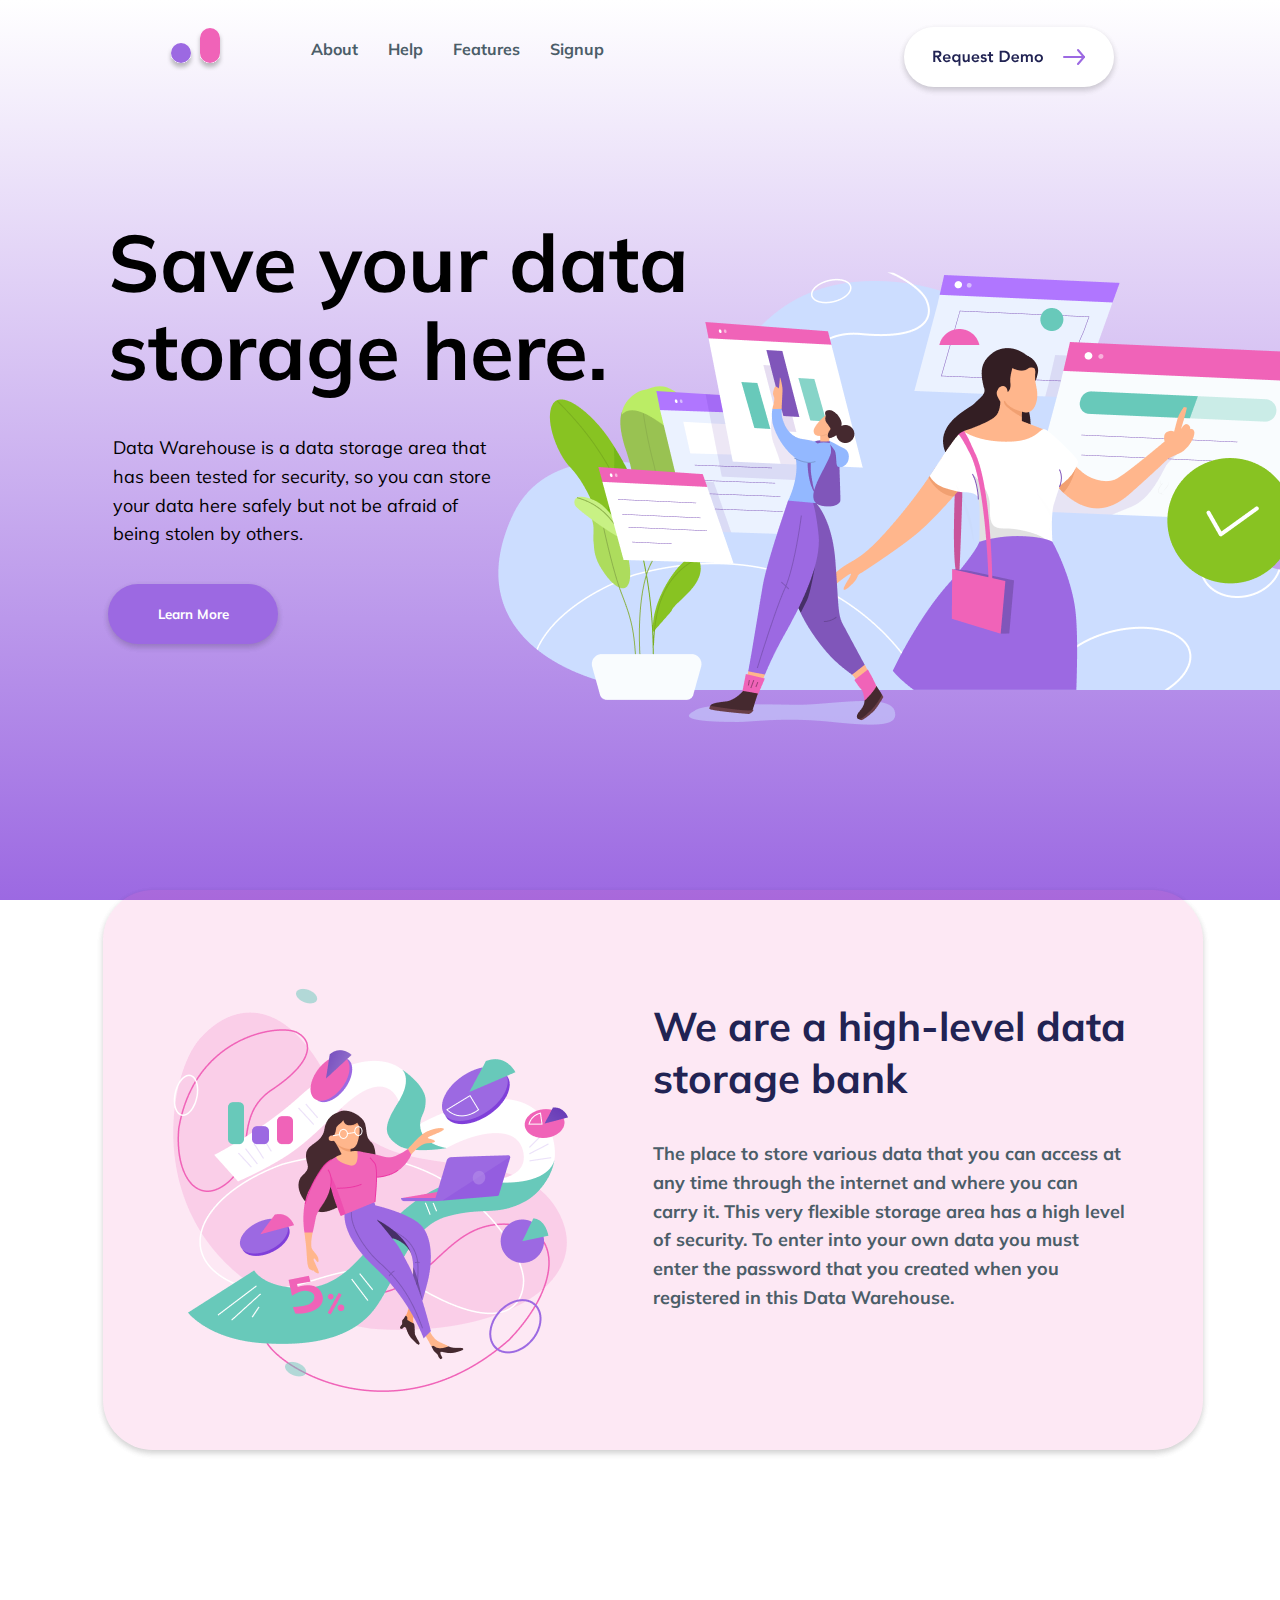
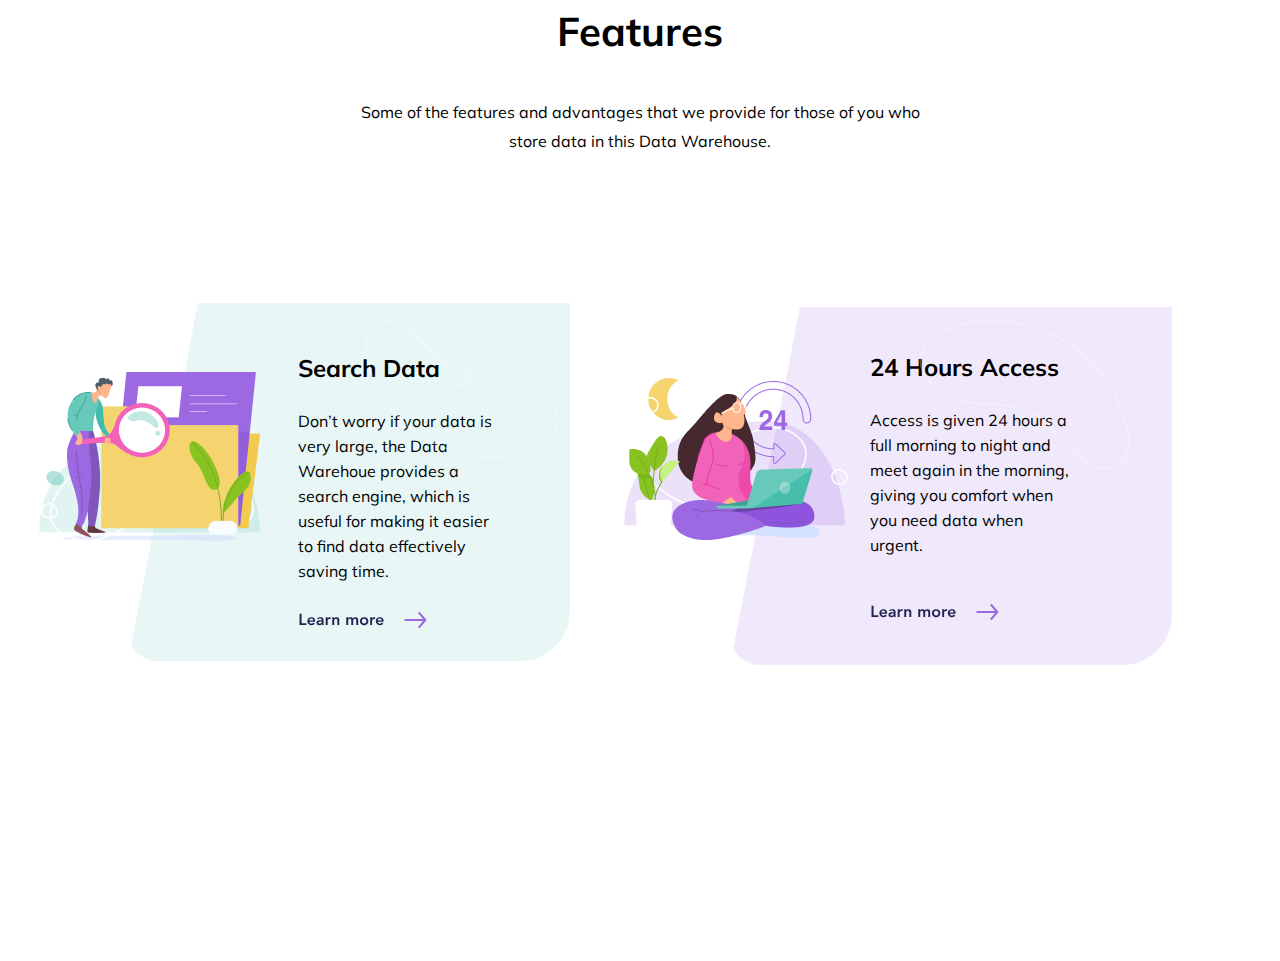
==== index.html @ ec64a998 "Master 4 | section v3" ====
<!DOCTYPE html>
<html lang="en">

<head>
    <meta charset="UTF-8">
    <meta http-equiv="X-UA-Compatible" content="IE=edge">
    <meta name="viewport" content="width=device-width, initial-scale=1.0">
    <meta name="author" content="Nadir Özsoy">
    <title>Data-Warehouse-Landing-Page</title>
    <link rel="stylesheet" href="./assets/css/style.css">
</head>

<body>
    <header class="head">
        <nav class="head__nav"><img class="head__nav__logo" src="./assets/svg/logo.svg">
            <ul class="head__nav__ul">
                <li class="head__nav__ul__li"><a href="#">About</a></li>
                <li class="head__nav__ul__li"><a href="#">Help</a></li>
                <li class="head__nav__ul__li"><a href="#features">Features</a></li>
                <li class="head__nav__ul__li"><a href="#">Signup</a></li>
            </ul>
            <button class="head__nav__btn"><img class="head__nav__btn__logo" src="./assets/svg/btn_name.svg"
                    alt="logo"></button>
            <img class="head__nav__menu" src="./assets/svg/icons8-menu.svg">
        </nav>
    </header>
    <section class="section">
        <div class="section__div1">
            <h1 class="section__div1__h1">Save your data storage here.</h1>
            <p class="section__div1__p">Data Warehouse is a data storage area that has been tested for security, so you
                can store your data here
                safely but not be afraid of being stolen by others.</p>
            <button class="section__div1__btn">Learn More</button>
            <img class="section__div1__img" src="./assets/svg/section_img1.svg" alt="img1">
        </div>
        <div class="section__div2">
            <div class="section__div2__child"><img class="section__div2__child__img" src="./assets/svg/section_img2.svg"
                    alt="img2">
                <div class="section__div2__child__grandchild">
                    <p class="section__div2__child__grandchild__p">We are a high-level data storage bank</p>
                    <p class="section__div2__child__grandchild__p2">The place to store various data that you can access
                        at
                        any time
                        through the
                        internet and where you can carry it. This very flexible storage area has a high level of
                        security.
                        To
                        enter into your own data you must enter the password that you created when you registered in
                        this
                        Data
                        Warehouse.</p>
                </div>
            </div>
        </div>
        <div class="section__div3">
            <h1 class="section__div3__h1" id="features">Features</h1>
            <p class="section__div3__p">Some of the features and advantages that we provide for those of you who store
                data in this Data
                Warehouse.</p>
            <div class="section__div3__boxes">
                <div class="section__div3__boxes__box1">
                    <img class="section__div3__boxes__box1__img" src="./assets/svg/section_img3.svg" alt="img3">
                    <div class="section__div3__boxes__box1__child">
                        <h1 class="section__div3__boxes__box1__child__grandchild1">Search Data</h1>
                        <p class="section__div3__boxes__box1__child__grandchild2">Don’t worry if your data is very
                            large, the Data Warehoue provides a search engine, which is
                            useful for making it easier to find data effectively saving time.</p>
                        <img class="section__div3__boxes__box1__child__grandchild3" src="./assets/svg/learn_more.svg">
                        <img class="section__div3__boxes__box1__child__grandchild4" src="./assets/svg/ellipse1.svg">
                        <img class="section__div3__boxes__box1__child__grandchild5" src="./assets/svg/ellipse2.svg">
                    </div>
                </div>
                <div class="section__div3__boxes__box2">
                    <img class="section__div3__boxes__box2__img" src="./assets/svg/section_img4.svg" alt="img4">
                    <div class="section__div3__boxes__box2__child">
                        <h1 class="section__div3__boxes__box2__child__grandchild1">24 Hours Access</h1>
                        <p class="section__div3__boxes__box2__child__grandchild2">Access is given 24 hours a full
                            morning to night and meet again in the morning, giving you comfort when you need data when
                            urgent.</p>
                        <img class="section__div3__boxes__box2__child__grandchild3" src="./assets/svg/learn_more.svg">
                        <img class="section__div3__boxes__box2__child__grandchild4" src="./assets/svg/ellipse3.svg">
                    </div>
                </div>
            </div>
        </div>
    </section>
    <script src="./assets/js/app.js"></script>
</body>

</html>
---- assets/css/style.css ----
@import url("https://necolas.github.io/normalize.css/8.0.1/normalize.css");
@import url("https://fonts.googleapis.com/css?family=Muli:400,800&display=swap");
* {
  list-style-type: none;
  text-decoration: none;
  outline: none;
  box-sizing: border-box;
  font-family: "Muli", sans-serif;
}

html, body {
  scroll-behavior: smooth;
}
@media screen and (max-width: 500px) {
  html, body {
    overflow-x: hidden;
    height: 100%;
  }
}

body {
  background: linear-gradient(white, #9C69E2);
  background-repeat: no-repeat;
  background-attachment: fixed;
  overflow-x: hidden;
}

.head {
  -webkit-tap-highlight-color: transparent;
}
@media screen and (max-width: 500px) {
  .head {
    position: relative;
    left: 25px;
    margin-top: 20px;
    margin-bottom: 300px;
  }
}
.head__nav {
  display: flex;
  justify-content: space-evenly;
  align-items: center;
  flex-wrap: wrap;
}
.head__nav__menu {
  display: none;
}
@media screen and (max-width: 500px) {
  .head__nav__menu {
    display: flex;
    position: absolute;
    align-items: center;
    left: 270px;
    top: 10px;
    cursor: pointer;
    width: 70px;
    transition: transform 0.4s ease;
  }
}
.head__nav__menu:hover {
  transform: scale(1.1);
}
.head__nav__btn {
  width: 210px;
  height: 60px;
  cursor: pointer;
  font-weight: bold;
  background-color: white;
  border: none;
  border-radius: 30px;
  box-shadow: 0 3px 6px rgba(0, 0, 0, 0.1), 0 3px 6px rgba(0, 0, 0, 0.1);
  margin-top: 15px;
}
.head__nav__btn__logo {
  position: relative;
  top: 2px;
}
.head__nav__btn:hover {
  transition: 0.4s ease;
  background-color: #F063B8;
}
.head__nav__btn:active {
  transform: scale(0.94);
}
@media screen and (max-width: 500px) {
  .head__nav__btn {
    position: relative;
    left: -25px;
    width: 210px;
    height: 50px;
    top: 160px;
  }
}
.head__nav__logo {
  cursor: pointer;
  transition: transform 0.4s ease;
}
.head__nav__logo:hover {
  transform: scale(1.1);
}
@media screen and (max-width: 500px) {
  .head__nav__logo {
    position: relative;
    left: -40px;
    top: -150px;
  }
}
.head__nav__ul {
  display: flex;
  position: relative;
  left: -10%;
}
@media screen and (max-width: 500px) {
  .head__nav__ul {
    display: flex;
    flex-direction: column;
    position: relative;
    left: -85px;
    margin-top: -500px;
  }
}
.head__nav__ul .mobile {
  margin-top: 0px;
}
.head__nav__ul__li {
  padding: 15px;
  border-radius: 20px;
  font-weight: bold;
  font-size: 16px;
}
.head__nav__ul__li a {
  color: #4B5D68;
}
@media screen and (max-width: 500px) {
  .head__nav__ul__li {
    margin-top: 30px;
    font-size: 23px;
  }
}
.head__nav__ul__li:hover {
  font-weight: bold;
  box-shadow: 0 3px 6px rgba(0, 0, 0, 0.1), 0 3px 6px rgba(0, 0, 0, 0.1);
  padding: 15px;
  border-radius: 20px;
  transition: 0.4s ease;
}
.head__nav__ul__li:hover a {
  color: #212353;
}
.head__nav__ul__li:active {
  transform: scale(0.94);
}

.section {
  -webkit-tap-highlight-color: transparent;
  display: flex;
  justify-content: center;
  align-items: center;
  position: relative;
  left: 510px;
  height: 100px;
  margin-top: 30px;
}
@media screen and (max-width: 500px) {
  .section {
    margin-top: 170px;
    transform: translateX(-4px);
  }
}
.section__div1 {
  display: flex;
  align-items: center;
  justify-content: center;
  position: relative;
  height: 100px;
  left: 400px;
}
@media screen and (max-width: 500px) {
  .section__div1 {
    position: relative;
    left: 400px;
  }
}
.section__div1__h1 {
  width: 645px;
  height: 184px;
  font-size: 80px;
  position: relative;
  top: 140px;
  line-height: 88px;
  left: 740px;
}
@media screen and (max-width: 500px) {
  .section__div1__h1 {
    position: relative;
    left: 640px;
    top: -20px;
    width: 300px;
    font-size: 40px;
    line-height: 52px;
  }
}
.section__div1__p {
  width: 380px;
  height: 120px;
  position: relative;
  top: 324px;
  left: 100px;
  font-size: 18px;
  line-height: 28.8px;
}
@media screen and (max-width: 500px) {
  .section__div1__p {
    width: 310px;
    position: relative;
    top: 90px;
    left: 340px;
    font-size: 20px;
    line-height: 30px;
  }
}
.section__div1__btn {
  width: 170px;
  height: 60px;
  position: relative;
  top: 444px;
  left: -285px;
  border-radius: 50px;
  font-weight: bold;
  background-color: #9C69E2;
  color: white;
  border: none;
  box-shadow: 0 3px 6px rgba(0, 0, 0, 0.1), 0 3px 6px rgba(0, 0, 0, 0.1);
  cursor: pointer;
  text-align: center;
}
@media screen and (max-width: 500px) {
  .section__div1__btn {
    width: 135px;
    position: relative;
    left: 110px;
    top: 480px;
    z-index: 2;
    height: 55px;
    font-size: 20px;
  }
}
.section__div1__btn:hover {
  transition: 0.4s ease;
  background-color: white;
  color: #9C69E2;
}
.section__div1__btn:active {
  transform: scale(0.94);
}
.section__div1__img {
  width: 885px;
  height: 468px;
  position: relative;
  top: 336px;
  left: -80px;
  transition: transform 0.4s ease;
}
.section__div1__img:hover {
  transform: scale(1.1);
}
@media screen and (max-width: 500px) {
  .section__div1__img {
    width: 340px;
    position: relative;
    left: -140px;
    top: 340px;
  }
}
.section__div2 {
  display: flex;
  justify-content: center;
  flex-direction: column;
  min-width: 1100px;
  height: 560px;
  position: relative;
  top: 1000px;
  border-radius: 50px;
  box-shadow: 0 3px 6px rgba(0, 0, 0, 0.1), 0 3px 6px rgba(0, 0, 0, 0.1);
  left: -945px;
  background: rgba(240, 99, 184, 0.15);
}
@media screen and (max-width: 500px) {
  .section__div2 {
    margin-top: 200px;
    position: relative;
    left: -227px;
    top: 1050px;
    height: 1000px;
  }
}
.section__div2__child {
  position: relative;
  top: 150px;
}
.section__div2__child__img {
  width: 477px;
  height: 504px;
  position: relative;
  left: 10px;
  top: 40px;
  transition: transform 0.4s ease;
}
.section__div2__child__img:hover {
  transform: scale(1.1);
}
@media screen and (max-width: 500px) {
  .section__div2__child__img {
    width: 350px;
    position: relative;
    left: 135px;
    top: -50px;
  }
}
.section__div2__child__grandchild {
  position: relative;
  top: -30px;
}
.section__div2__child__grandchild__p {
  font-size: 40px;
  line-height: 52px;
  position: relative;
  width: 485px;
  height: 100px;
  top: -400px;
  color: #212353;
  font-weight: bold;
  left: 550px;
}
@media screen and (max-width: 500px) {
  .section__div2__child__grandchild__p {
    position: relative;
    left: 210px;
    width: 280px;
    top: -700px;
  }
}
.section__div2__child__grandchild__p2 {
  width: 474px;
  height: 170px;
  font-size: 18px;
  position: relative;
  top: -400px;
  left: 550px;
  color: #4B5D68;
  font-weight: bold;
  line-height: 28.8px;
}
@media screen and (max-width: 500px) {
  .section__div2__child__grandchild__p2 {
    position: relative;
    top: -230px;
    width: 300px;
    left: 180px;
  }
}
.section .box, .section .section__div3__boxes__box2, .section .section__div3__boxes__box1 {
  position: relative;
  top: 200px;
}
.section .child, .section .section__div3__boxes__box2__child, .section .section__div3__boxes__box1__child {
  height: 0px;
  width: 442px;
  border-bottom-left-radius: 30px;
  border-bottom-right-radius: 50px;
  border-left: 70px solid transparent;
  border-right: 0px solid transparent;
}
.section .learn-more, .section .section__div3__boxes__box2__child__grandchild3, .section .section__div3__boxes__box1__child__grandchild3 {
  border-radius: 20px;
  padding: 5px 10px;
  cursor: pointer;
}
.section .learn-more:hover, .section .section__div3__boxes__box2__child__grandchild3:hover, .section .section__div3__boxes__box1__child__grandchild3:hover {
  transition: 0.4s ease;
  border-radius: 20px;
  padding: 5px 10px;
  box-shadow: 0 3px 6px rgba(0, 0, 0, 0.1), 0 3px 6px rgba(0, 0, 0, 0.1);
}
.section__div3 {
  position: relative;
  left: -2100px;
  top: 1800px;
  height: 100px;
  display: flex;
  flex-direction: column;
  justify-content: center;
  align-items: center;
}
@media screen and (max-width: 500px) {
  .section__div3 {
    position: relative;
    left: -1595px;
    top: 2100px;
  }
}
.section__div3__h1 {
  font-size: 40px;
}
.section__div3__p {
  width: 584px;
  line-height: 28.8px;
  text-align: center;
}
@media screen and (max-width: 500px) {
  .section__div3__p {
    width: 300px;
    position: relative;
  }
}
.section__div3__boxes {
  display: flex;
  justify-content: space-between;
  position: relative;
  left: 50px;
}
.section__div3__boxes__box1 {
  margin-right: 300px;
}
@media screen and (max-width: 500px) {
  .section__div3__boxes__box1 {
    position: relative;
    transform: translateY(-100px);
    left: 440px;
  }
}
.section__div3__boxes__box1__img {
  position: relative;
  left: -60px;
  z-index: 2;
  transition: transform 0.4s ease;
}
.section__div3__boxes__box1__img:hover {
  transform: scale(1.1);
}
@media screen and (max-width: 500px) {
  .section__div3__boxes__box1__img {
    position: relative;
    left: -40px;
    width: 120px;
    top: 40px;
  }
}
.section__div3__boxes__box1__child {
  border-bottom: 358px solid rgba(104, 201, 186, 0.15);
  position: relative;
  left: 30px;
  top: -300px;
}
@media screen and (max-width: 500px) {
  .section__div3__boxes__box1__child {
    position: relative;
    width: 322px;
    left: -40px;
    top: -190px;
    border-left: 40px solid transparent;
    border-right: 0px solid transparent;
  }
}
.section__div3__boxes__box1__child__grandchild1 {
  font-size: 24px;
  position: relative;
  top: 50px;
  left: 100px;
}
@media screen and (max-width: 500px) {
  .section__div3__boxes__box1__child__grandchild1 {
    position: relative;
    left: 70px;
    top: 40px;
  }
}
.section__div3__boxes__box1__child__grandchild2 {
  position: relative;
  top: 60px;
  left: 100px;
  width: 200px;
  line-height: 25px;
}
@media screen and (max-width: 500px) {
  .section__div3__boxes__box1__child__grandchild2 {
    position: relative;
    left: 70px;
    top: 40px;
    width: 180px;
  }
}
.section__div3__boxes__box1__child__grandchild3 {
  position: relative;
  top: -40px;
  left: 90px;
}
@media screen and (max-width: 500px) {
  .section__div3__boxes__box1__child__grandchild3 {
    position: relative;
    top: -40px;
    left: 60px;
  }
}
.section__div3__boxes__box1__child__grandchild4 {
  position: relative;
  top: -220px;
  left: 14px;
  opacity: 0.3;
}
@media screen and (max-width: 500px) {
  .section__div3__boxes__box1__child__grandchild4 {
    position: relative;
    top: -260px;
    left: 50px;
  }
}
.section__div3__boxes__box1__child__grandchild5 {
  position: relative;
  top: -320px;
  left: 240px;
  opacity: 0.3;
}
@media screen and (max-width: 500px) {
  .section__div3__boxes__box1__child__grandchild5 {
    position: relative;
    left: -70px;
    top: -330px;
  }
}
@media screen and (max-width: 500px) {
  .section__div3__boxes__box2 {
    position: relative;
    transform: translateY(300px);
    left: -110px;
  }
}
.section__div3__boxes__box2__img {
  position: relative;
  left: -230px;
  top: -10px;
  z-index: 2;
  transition: transform 0.4s ease;
}
.section__div3__boxes__box2__img:hover {
  transform: scale(1.1);
}
@media screen and (max-width: 500px) {
  .section__div3__boxes__box2__img {
    position: relative;
    left: -300px;
    width: 120px;
    top: 40px;
  }
}
.section__div3__boxes__box2__child {
  border-bottom: 358px solid rgba(156, 105, 226, 0.15);
  position: relative;
  left: -110px;
  top: -270px;
}
@media screen and (max-width: 500px) {
  .section__div3__boxes__box2__child {
    position: relative;
    width: 322px;
    left: -40px;
    top: -190px;
    border-left: 40px solid transparent;
    border-right: 0px solid transparent;
  }
}
.section__div3__boxes__box2__child__grandchild1 {
  font-size: 24px;
  position: relative;
  top: 45px;
  left: 70px;
}
@media screen and (max-width: 500px) {
  .section__div3__boxes__box2__child__grandchild1 {
    position: relative;
    left: 90px;
    top: 40px;
  }
}
.section__div3__boxes__box2__child__grandchild2 {
  position: relative;
  top: 55px;
  left: 70px;
  width: 200px;
  line-height: 25px;
}
@media screen and (max-width: 500px) {
  .section__div3__boxes__box2__child__grandchild2 {
    position: relative;
    left: 90px;
    top: 40px;
    width: 180px;
  }
}
.section__div3__boxes__box2__child__grandchild3 {
  position: relative;
  top: -40px;
  left: 60px;
}
@media screen and (max-width: 500px) {
  .section__div3__boxes__box2__child__grandchild3 {
    position: relative;
    top: 50px;
    left: 80px;
  }
}
.section__div3__boxes__box2__child__grandchild4 {
  position: relative;
  top: -200px;
  left: -34px;
  opacity: 0.3;
}
@media screen and (max-width: 500px) {
  .section__div3__boxes__box2__child__grandchild4 {
    position: relative;
    top: -260px;
    left: 50px;
  }
}/*# sourceMappingURL=style.css.map */
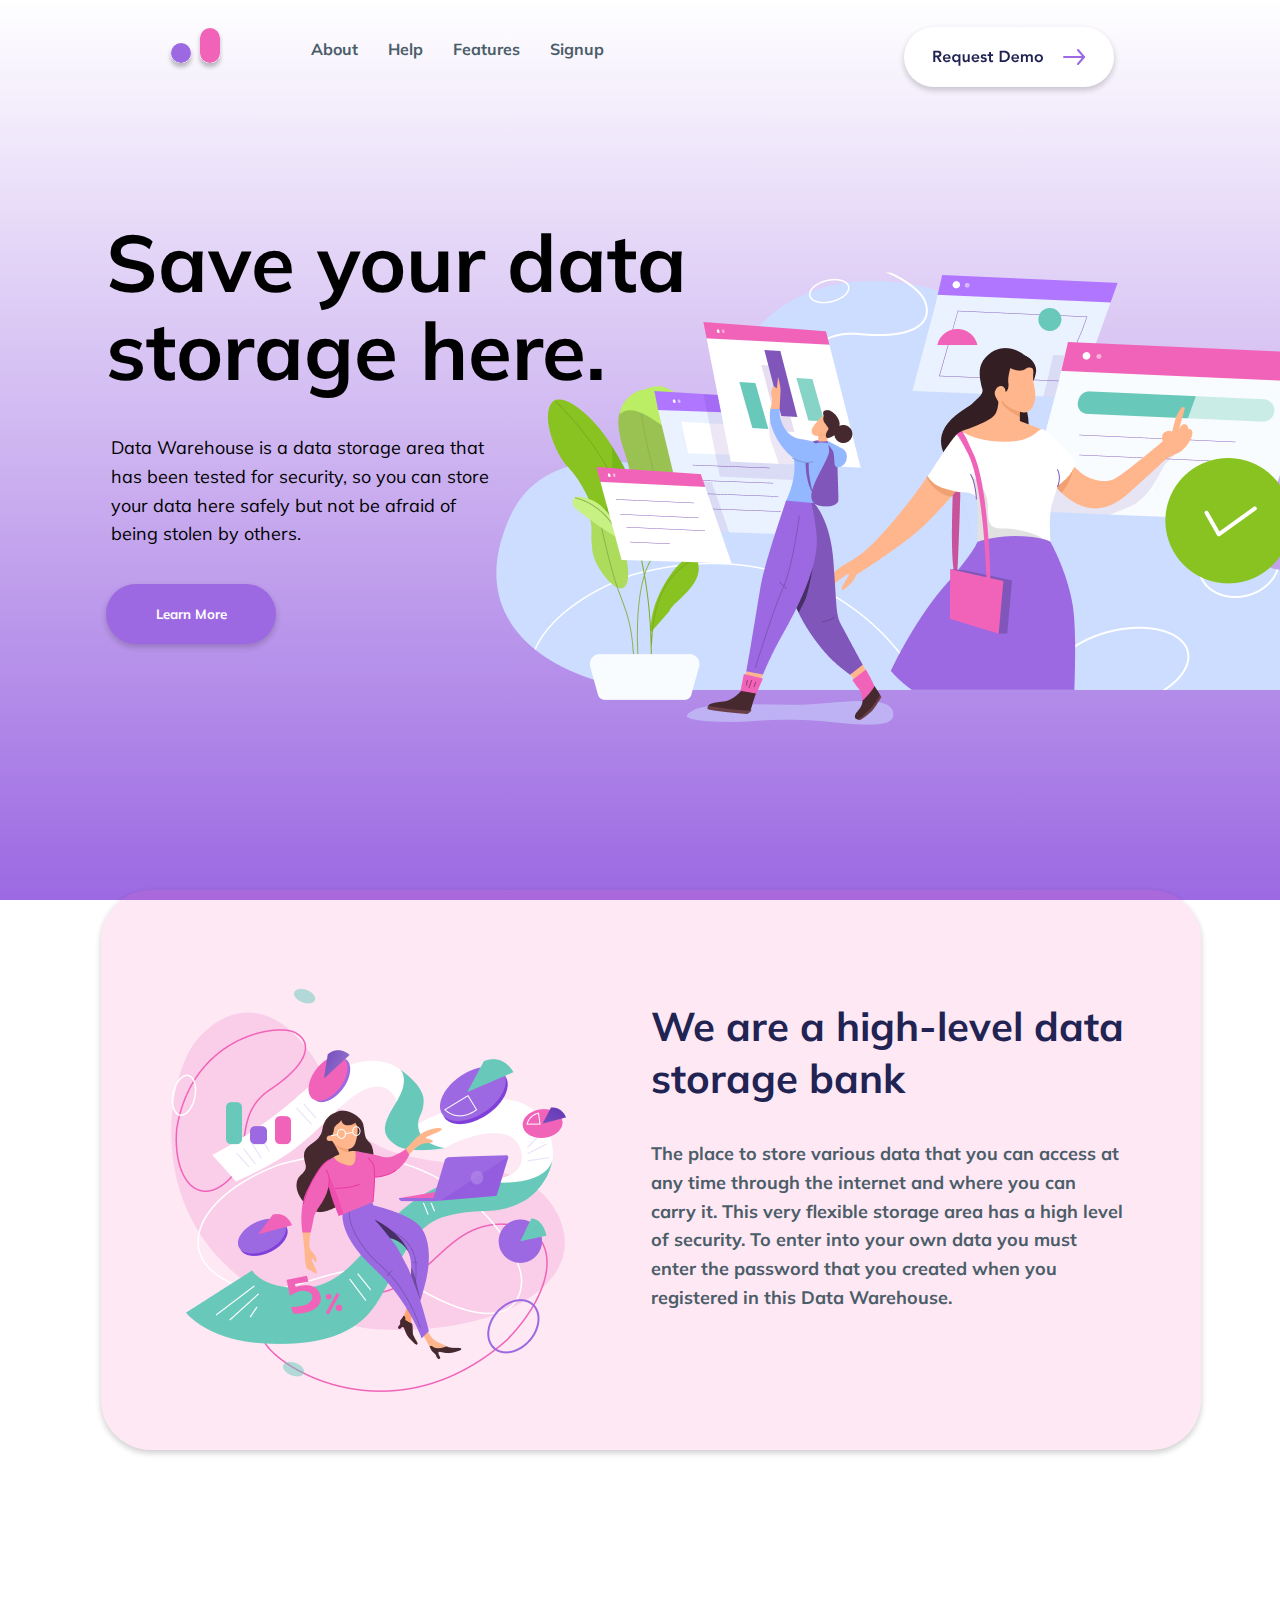
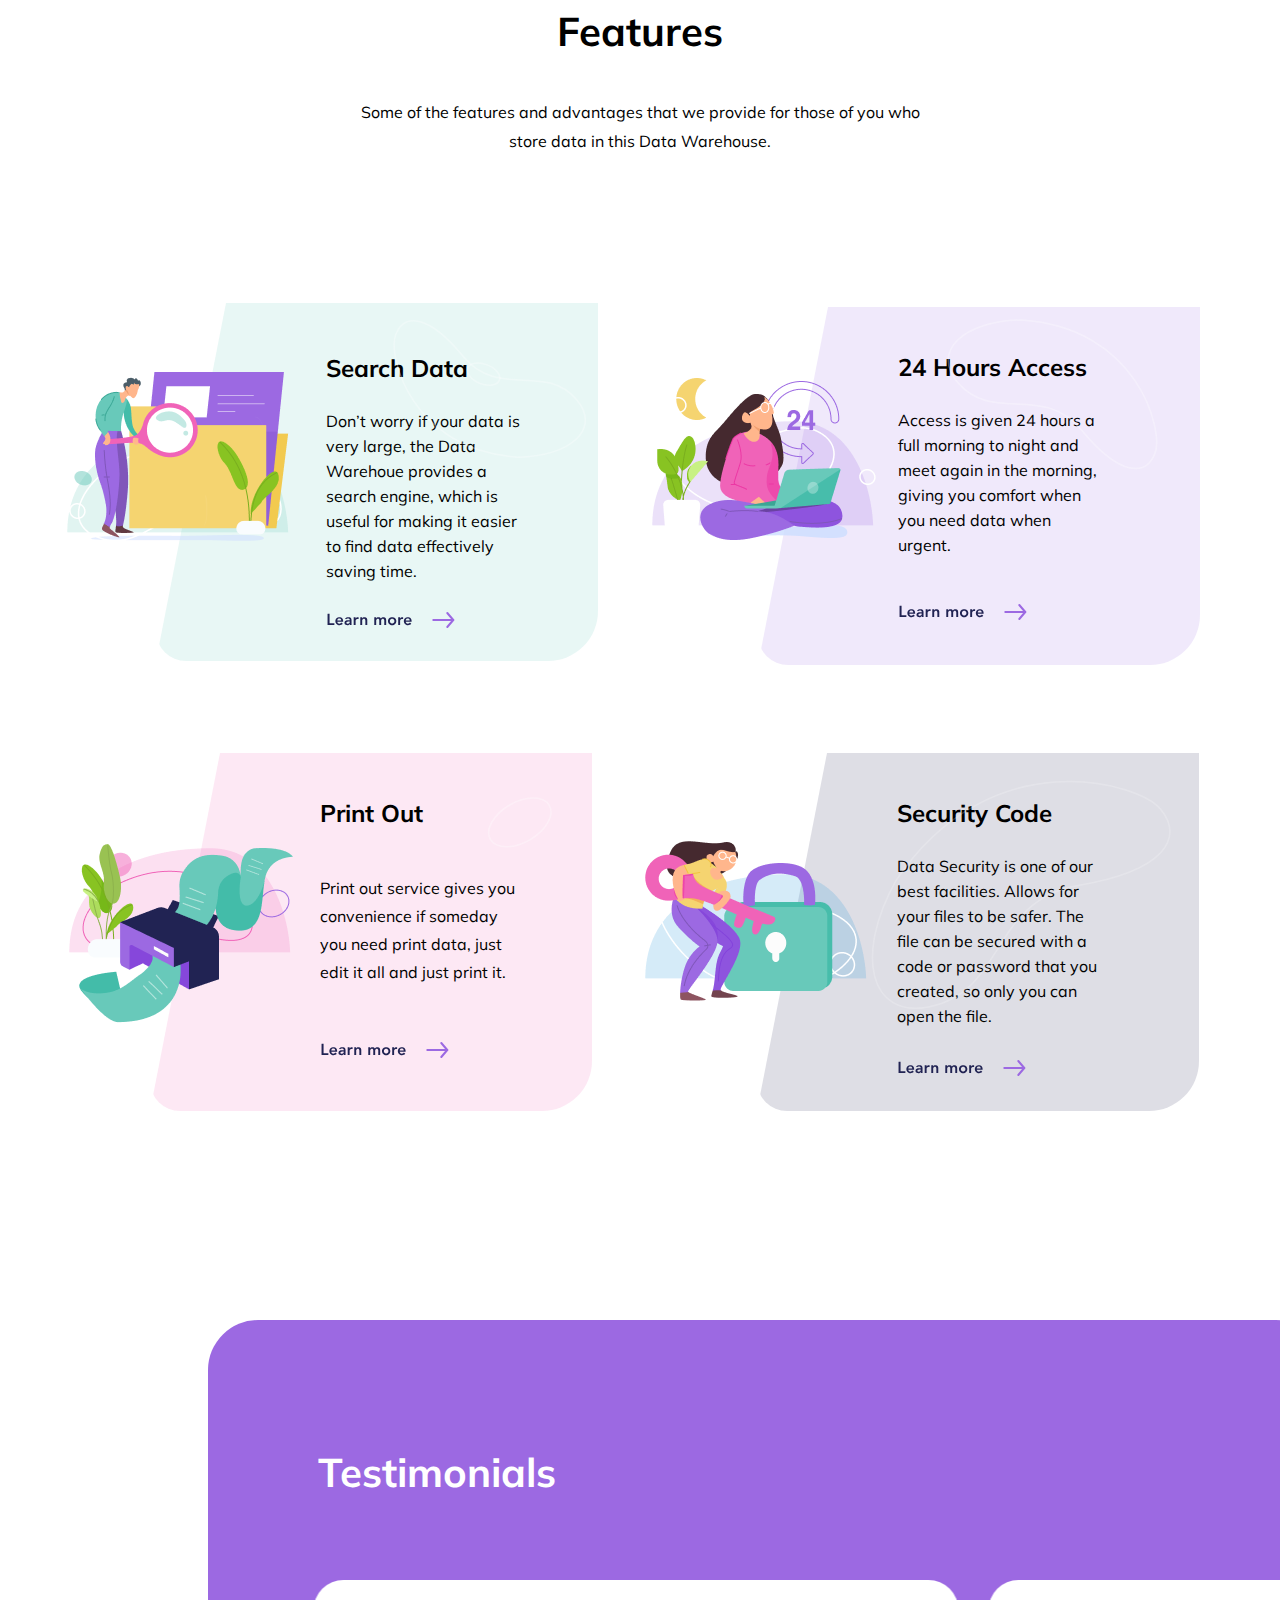
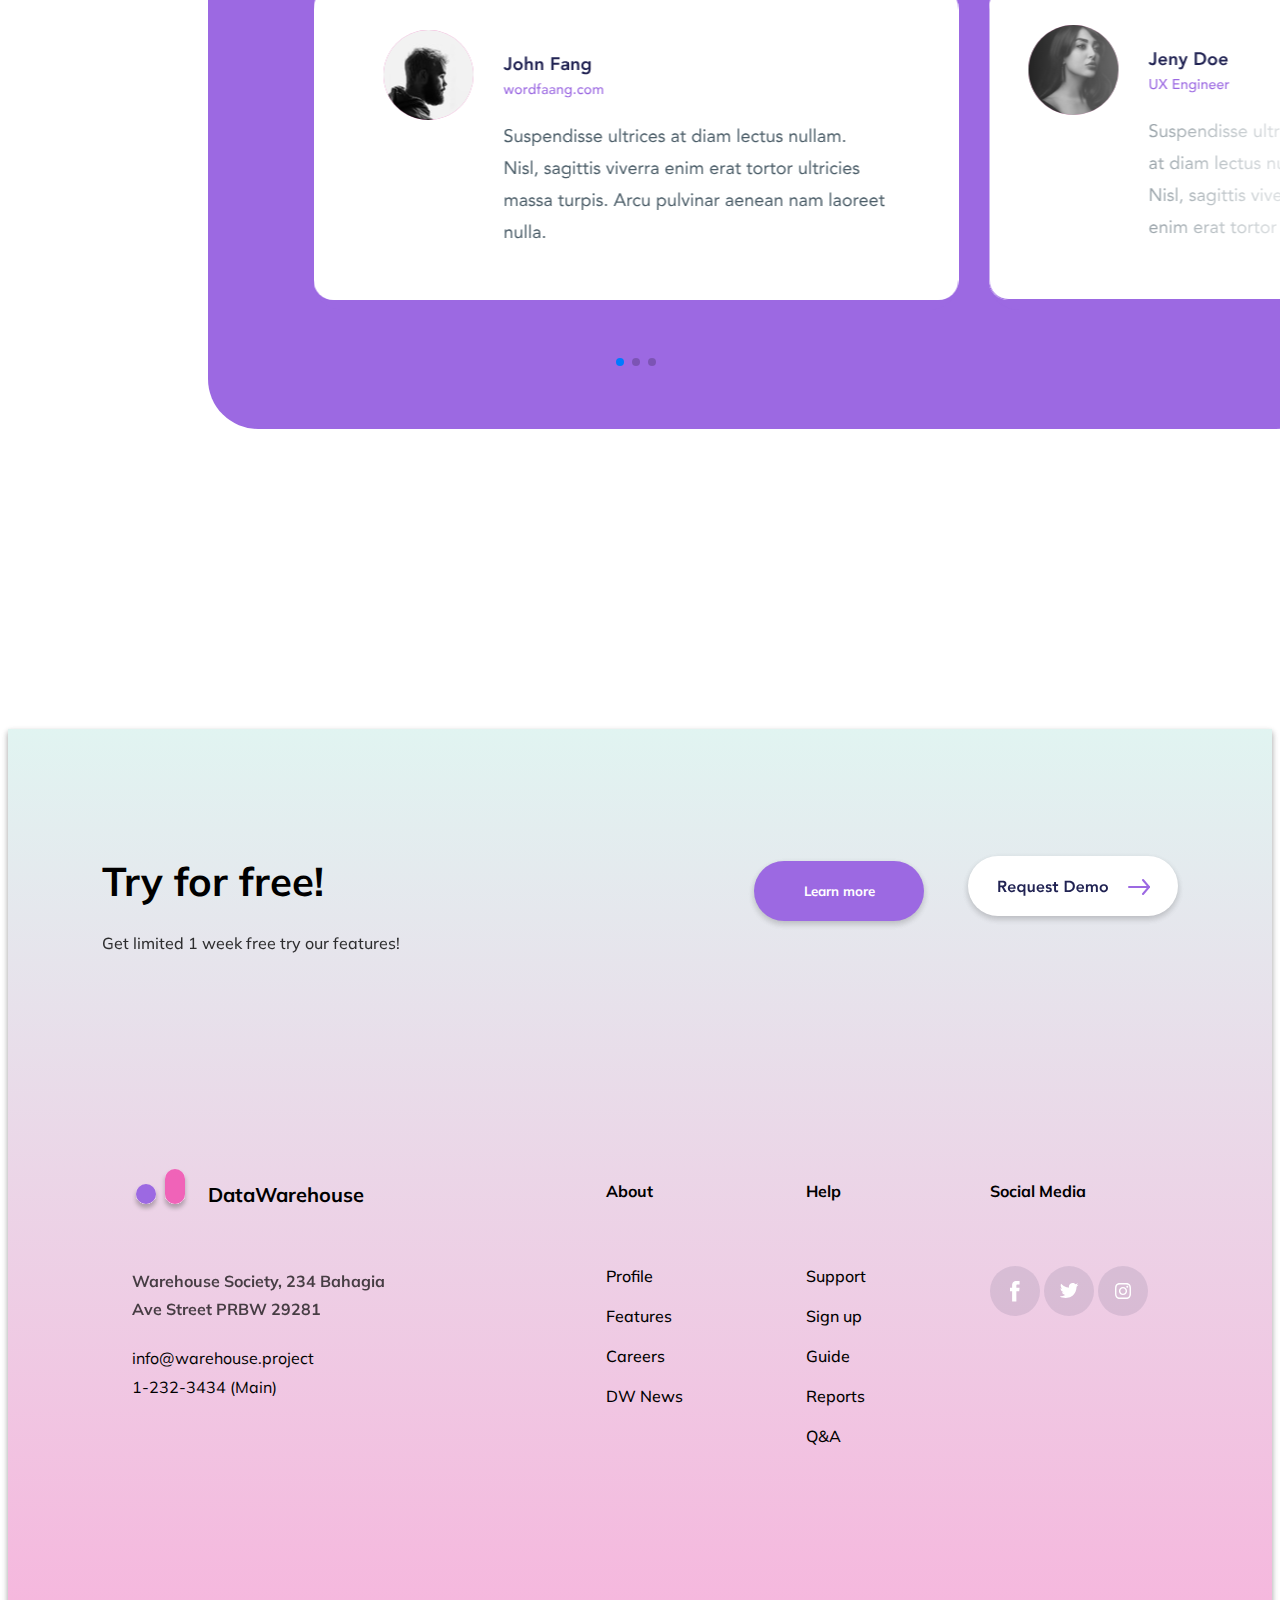
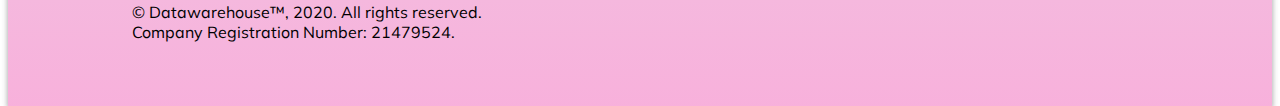
==== commit 30fcb028: "Master 5 | footer" ====
--- a/index.html
+++ b/index.html
@@ -7,7 +7,8 @@
     <meta name="viewport" content="width=device-width, initial-scale=1.0">
     <meta name="author" content="Nadir Özsoy">
     <title>Data-Warehouse-Landing-Page</title>
-    <link rel="stylesheet" href="./assets/css/style.css">
+    <link rel="stylesheet" href="https://cdn.jsdelivr.net/npm/swiper@8/swiper-bundle.min.css" />
+    <link rel="stylesheet" href="./assets/scss/style.css">
 </head>
 
 <body>
@@ -81,9 +82,99 @@
                         <img class="section__div3__boxes__box2__child__grandchild4" src="./assets/svg/ellipse3.svg">
                     </div>
                 </div>
+                <div class="section__div3__boxes__box3">
+                    <img class="section__div3__boxes__box3__img" src="./assets/svg/section_img5.svg" alt="img4">
+                    <div class="section__div3__boxes__box3__child">
+                        <h1 class="section__div3__boxes__box3__child__grandchild1">Print Out</h1>
+                        <p class="section__div3__boxes__box3__child__grandchild2">Print out service gives you
+                            convenience if someday you need print data, just edit it all and just print it.</p>
+                        <img class="section__div3__boxes__box3__child__grandchild3" src="./assets/svg/learn_more.svg">
+                        <img class="section__div3__boxes__box3__child__grandchild4" src="./assets/svg/ellipse4.svg">
+                    </div>
+                </div>
+                <div class="section__div3__boxes__box4">
+                    <img class="section__div3__boxes__box4__img" src="./assets/svg/section_img6.svg" alt="img4">
+                    <div class="section__div3__boxes__box4__child">
+                        <h1 class="section__div3__boxes__box4__child__grandchild1">Security Code</h1>
+                        <p class="section__div3__boxes__box4__child__grandchild2">Data Security is one of our best
+                            facilities. Allows for your files to be safer. The file can be secured with a code or
+                            password that you created, so only you can open the file.</p>
+                        <img class="section__div3__boxes__box4__child__grandchild3" src="./assets/svg/learn_more.svg">
+                        <img class="section__div3__boxes__box4__child__grandchild4" src="./assets/svg/ellipse5.svg">
+                    </div>
+                </div>
             </div>
         </div>
     </section>
+    <article class="article">
+        <h1 class="article__h1">Testimonials</h1>
+        <div class="article__swiper">
+            <div class="swiper mySwiper">
+                <div class="swiper-wrapper">
+                    <div class="swiper-slide slide1"><img src="./assets/svg/comment1.svg" alt=""></div>
+                    <div class="swiper-slide slide2"><img src="./assets/svg/comment2.svg" alt=""></div>
+                    <div class="swiper-slide slide3"><img src="./assets/svg/comment3.svg" alt=""></div>
+                </div>
+                <div class="swiper-pagination"></div>
+            </div>
+        </div>
+    </article>
+    <footer class="footer">
+        <nav class="footer__nav">
+            <div class="footer__nav__div1">
+                <h1 class="footer__nav__div1__h1">Try for free!</h1>
+                <p class="footer__nav__div1__p">Get limited 1 week free try our features!</p>
+            </div>
+            <div class="footer__nav__div2">
+                <button class="footer__nav__div2__more">Learn more</button>
+                <button class="footer__nav__div2__demo"><img class="footer__nav__div2__demo__logo"
+                        src="./assets/svg/btn_name.svg"></button>
+            </div>
+        </nav>
+        <div class="footer__section">
+            <div class="footer__section__div1">
+                <div class="footer__section__div1__child">
+                    <img src="./assets/svg/logo.svg" class="footer__section__div1__child__grandchild1"></img>
+                    <div class="footer__section__div1__child__grandchild2">DataWarehouse</div>
+                </div>
+                <div class="footer__section__div1__child2">
+                    <div class="footer__section__div1__child2__p">Warehouse Society, 234 Bahagia Ave Street PRBW 29281
+                    </div>
+                    <div class="footer__section__div1__child2__p2">info@warehouse.project 1-232-3434 (Main)</div>
+                    <div class="footer__section__div1__child2__p3">© Datawarehouse™, 2020. All rights reserved. Company
+                        Registration Number: 21479524.</div>
+                </div>
+            </div>
+            <div class="footer__section__div2">
+                <div class="footer__section__div2__child">About
+                    <div class="footer__section__div2__child__grandchild1">Profile</div>
+                    <div class="footer__section__div2__child__grandchild2">Features</div>
+                    <div class="footer__section__div2__child__grandchild3">Careers</div>
+                    <div class="footer__section__div2__child__grandchild4">DW News</div>
+                </div>
+            </div>
+            <div class="footer__section__div3">
+                <div class="footer__section__div3__child">Help
+                    <div class="footer__section__div3__child__grandchild1">Support</div>
+                    <div class="footer__section__div3__child__grandchild2">Sign up</div>
+                    <div class="footer__section__div3__child__grandchild3">Guide</div>
+                    <div class="footer__section__div3__child__grandchild4">Reports</div>
+                    <div class="footer__section__div3__child__grandchild5">Q&A</div>
+                </div>
+            </div>
+            <div class="footer__section__div4">
+                <div class="footer__section__div4__child">
+                    <div class="footer__section__div4__child__gc">Social Media</div>
+                    <img class="footer__section__div4__child__gc2" src="./assets/svg/f.svg">
+                    <img class="footer__section__div4__child__gc3" src="./assets/svg/t.svg">
+                    <img class="footer__section__div4__child__gc4" src="./assets/svg/i.svg">
+                </div>
+            </div>
+        </div>
+        <img class="footer__img" src="./assets/svg/message.svg">
+    </footer>
+
+    <script src="https://cdn.jsdelivr.net/npm/swiper@8/swiper-bundle.min.js"></script>
     <script src="./assets/js/app.js"></script>
 </body>
 
--- a/assets/scss/style.css
+++ b/assets/scss/style.css
@@ -0,0 +1,1002 @@
+@import url("https://necolas.github.io/normalize.css/8.0.1/normalize.css");
+@import url("https://fonts.googleapis.com/css2?family=Mulish:wght@500;800;1000&display=swap");
+* {
+  list-style-type: none;
+  text-decoration: none;
+  outline: none;
+  box-sizing: border-box;
+  font-family: "Mulish", sans-serif;
+}
+
+html, body {
+  scroll-behavior: smooth;
+}
+@media screen and (max-width: 500px) {
+  html, body {
+    overflow-x: hidden;
+    height: 100%;
+  }
+}
+
+body {
+  background: linear-gradient(white, #9C69E2);
+  background-repeat: no-repeat;
+  background-attachment: fixed;
+  overflow-x: hidden;
+}
+
+.btn, .footer__nav__div2__demo, .head__nav__btn {
+  width: 210px;
+  height: 60px;
+  cursor: pointer;
+  font-weight: bold;
+  background-color: white;
+  border: none;
+  border-radius: 30px;
+  box-shadow: 0 3px 6px rgba(0, 0, 0, 0.1), 0 3px 6px rgba(0, 0, 0, 0.1);
+  margin-top: 15px;
+}
+.btn:hover, .footer__nav__div2__demo:hover, .head__nav__btn:hover {
+  transition: 0.4s ease;
+  background-color: #F063B8;
+}
+.btn:active, .footer__nav__div2__demo:active, .head__nav__btn:active {
+  transform: scale(0.94);
+}
+
+.logo, .head__nav__logo {
+  cursor: pointer;
+  transition: transform 0.4s ease;
+}
+
+.head {
+  -webkit-tap-highlight-color: transparent;
+}
+@media screen and (max-width: 500px) {
+  .head {
+    position: relative;
+    left: 25px;
+    margin-top: 20px;
+    margin-bottom: 300px;
+  }
+}
+.head__nav {
+  display: flex;
+  justify-content: space-evenly;
+  align-items: center;
+  flex-wrap: wrap;
+}
+.head__nav__menu {
+  display: none;
+}
+@media screen and (max-width: 500px) {
+  .head__nav__menu {
+    display: flex;
+    position: absolute;
+    align-items: center;
+    left: 270px;
+    top: 10px;
+    cursor: pointer;
+    width: 70px;
+    transition: transform 0.4s ease;
+  }
+}
+.head__nav__menu:hover {
+  transform: scale(1.1);
+}
+.head__nav__btn__logo {
+  position: relative;
+  top: 2px;
+}
+@media screen and (max-width: 500px) {
+  .head__nav__btn {
+    position: relative;
+    left: -25px;
+    width: 210px;
+    height: 50px;
+    top: 160px;
+  }
+}
+.head__nav__logo:hover {
+  transform: scale(1.1);
+}
+@media screen and (max-width: 500px) {
+  .head__nav__logo {
+    position: relative;
+    left: -40px;
+    top: -150px;
+  }
+}
+.head__nav__ul {
+  display: flex;
+  position: relative;
+  left: -10%;
+}
+@media screen and (max-width: 500px) {
+  .head__nav__ul {
+    display: flex;
+    flex-direction: column;
+    position: relative;
+    left: -85px;
+    margin-top: -500px;
+  }
+}
+.head__nav__ul .mobile {
+  margin-top: 0px;
+}
+.head__nav__ul__li {
+  padding: 15px;
+  border-radius: 20px;
+  font-weight: bold;
+  font-size: 16px;
+}
+.head__nav__ul__li a {
+  color: #4B5D68;
+}
+@media screen and (max-width: 500px) {
+  .head__nav__ul__li {
+    margin-top: 30px;
+    font-size: 23px;
+  }
+}
+.head__nav__ul__li:hover {
+  font-weight: bold;
+  box-shadow: 0 3px 6px rgba(0, 0, 0, 0.1), 0 3px 6px rgba(0, 0, 0, 0.1);
+  padding: 15px;
+  border-radius: 20px;
+  transition: 0.4s ease;
+}
+.head__nav__ul__li:hover a {
+  color: #212353;
+}
+.head__nav__ul__li:active {
+  transform: scale(0.94);
+}
+
+.btn2, .footer__nav__div2__more, .section__div1__btn {
+  width: 170px;
+  height: 60px;
+  border-radius: 50px;
+  font-weight: bold;
+  background-color: #9C69E2;
+  color: white;
+  border: none;
+  box-shadow: 0 3px 6px rgba(0, 0, 0, 0.1), 0 3px 6px rgba(0, 0, 0, 0.1);
+  cursor: pointer;
+  text-align: center;
+}
+.btn2:hover, .footer__nav__div2__more:hover, .section__div1__btn:hover {
+  transition: 0.4s ease;
+  background-color: white;
+  color: #9C69E2;
+}
+.btn2:active, .footer__nav__div2__more:active, .section__div1__btn:active {
+  transform: scale(0.94);
+}
+
+.gc, .footer__section__div3__child__grandchild5, .footer__section__div3__child__grandchild4, .footer__section__div3__child__grandchild3, .footer__section__div3__child__grandchild2, .footer__section__div3__child__grandchild1, .footer__section__div2__child__grandchild4, .footer__section__div2__child__grandchild3, .footer__section__div2__child__grandchild2, .footer__section__div2__child__grandchild1 {
+  font-weight: 500;
+  margin-top: 20px;
+}
+
+.child2, .footer__section__div4__child, .footer__section__div3__child, .footer__section__div2__child {
+  font-weight: bold;
+  position: relative;
+  top: 12px;
+}
+
+.hover, .footer__section__div4__child__gc4:hover, .footer__section__div4__child__gc3:hover, .footer__section__div4__child__gc2:hover, .footer__img:hover {
+  cursor: pointer;
+  transition: 0.4s ease;
+  box-shadow: 0 3px 6px rgba(0, 0, 0, 0.1), 0 3px 6px rgba(0, 0, 0, 0.3);
+  border-radius: 50px;
+}
+
+.active, .footer__section__div4__child__gc4:active, .footer__section__div4__child__gc3:active, .footer__section__div4__child__gc2:active, .footer__img:active {
+  transform: scale(0.94);
+}
+
+.section {
+  -webkit-tap-highlight-color: transparent;
+  display: flex;
+  justify-content: center;
+  align-items: center;
+  position: relative;
+  left: 510px;
+  height: 100px;
+  margin-top: 30px;
+}
+@media screen and (max-width: 500px) {
+  .section {
+    margin-top: 170px;
+    transform: translateX(-4px);
+  }
+}
+.section__div1 {
+  display: flex;
+  align-items: center;
+  justify-content: center;
+  position: relative;
+  height: 100px;
+  left: 840px;
+}
+@media screen and (max-width: 500px) {
+  .section__div1 {
+    position: relative;
+    left: 400px;
+  }
+}
+.section__div1__h1 {
+  width: 645px;
+  height: 184px;
+  font-size: 80px;
+  position: relative;
+  top: 140px;
+  line-height: 88px;
+  left: 740px;
+}
+@media screen and (max-width: 500px) {
+  .section__div1__h1 {
+    position: relative;
+    left: 640px;
+    top: -20px;
+    width: 300px;
+    font-size: 40px;
+    line-height: 52px;
+  }
+}
+.section__div1__p {
+  width: 380px;
+  height: 120px;
+  position: relative;
+  top: 324px;
+  left: 100px;
+  font-size: 18px;
+  line-height: 28.8px;
+}
+@media screen and (max-width: 500px) {
+  .section__div1__p {
+    width: 310px;
+    position: relative;
+    top: 90px;
+    left: 340px;
+    font-size: 20px;
+    line-height: 30px;
+  }
+}
+.section__div1__btn {
+  position: relative;
+  top: 444px;
+  left: -285px;
+}
+@media screen and (max-width: 500px) {
+  .section__div1__btn {
+    width: 135px;
+    position: relative;
+    left: 110px;
+    top: 480px;
+    z-index: 2;
+    height: 55px;
+    font-size: 20px;
+  }
+}
+.section__div1__img {
+  width: 885px;
+  height: 468px;
+  position: relative;
+  top: 336px;
+  left: -80px;
+  transition: transform 0.4s ease;
+}
+.section__div1__img:hover {
+  transform: scale(1.1);
+}
+@media screen and (max-width: 500px) {
+  .section__div1__img {
+    width: 340px;
+    position: relative;
+    left: -140px;
+    top: 340px;
+  }
+}
+.section__div2 {
+  display: flex;
+  justify-content: center;
+  flex-direction: column;
+  min-width: 1100px;
+  height: 560px;
+  position: relative;
+  top: 1000px;
+  border-radius: 50px;
+  box-shadow: 0 3px 6px rgba(0, 0, 0, 0.1), 0 3px 6px rgba(0, 0, 0, 0.1);
+  left: -505px;
+  background: rgba(240, 99, 184, 0.15);
+}
+@media screen and (max-width: 500px) {
+  .section__div2 {
+    margin-top: 200px;
+    position: relative;
+    left: -227px;
+    top: 1050px;
+    height: 1000px;
+  }
+}
+.section__div2__child {
+  position: relative;
+  top: 150px;
+}
+.section__div2__child__img {
+  width: 477px;
+  height: 504px;
+  position: relative;
+  left: 10px;
+  top: 40px;
+  transition: transform 0.4s ease;
+}
+.section__div2__child__img:hover {
+  transform: scale(1.1);
+}
+@media screen and (max-width: 500px) {
+  .section__div2__child__img {
+    width: 350px;
+    position: relative;
+    left: 135px;
+    top: -50px;
+  }
+}
+.section__div2__child__grandchild {
+  position: relative;
+  top: -30px;
+}
+.section__div2__child__grandchild__p {
+  font-size: 40px;
+  line-height: 52px;
+  position: relative;
+  width: 485px;
+  height: 100px;
+  top: -400px;
+  color: #212353;
+  font-weight: bold;
+  left: 550px;
+}
+@media screen and (max-width: 500px) {
+  .section__div2__child__grandchild__p {
+    position: relative;
+    left: 210px;
+    width: 280px;
+    top: -700px;
+  }
+}
+.section__div2__child__grandchild__p2 {
+  width: 474px;
+  height: 170px;
+  font-size: 18px;
+  position: relative;
+  top: -400px;
+  left: 550px;
+  color: #4B5D68;
+  font-weight: bold;
+  line-height: 28.8px;
+}
+@media screen and (max-width: 500px) {
+  .section__div2__child__grandchild__p2 {
+    position: relative;
+    top: -230px;
+    width: 300px;
+    left: 180px;
+  }
+}
+.section .box, .section .section__div3__boxes__box4, .section .section__div3__boxes__box3, .section .section__div3__boxes__box2, .section .section__div3__boxes__box1 {
+  position: relative;
+  top: 200px;
+}
+.section .child, .section .section__div3__boxes__box4__child, .section .section__div3__boxes__box3__child, .section .section__div3__boxes__box2__child, .section .section__div3__boxes__box1__child {
+  height: 0px;
+  width: 442px;
+  border-bottom-left-radius: 30px;
+  border-bottom-right-radius: 50px;
+  border-left: 70px solid transparent;
+  border-right: 0px solid transparent;
+}
+.section .learn-more, .section .section__div3__boxes__box4__child__grandchild3, .section .section__div3__boxes__box3__child__grandchild3, .section .section__div3__boxes__box2__child__grandchild3, .section .section__div3__boxes__box1__child__grandchild3 {
+  border-radius: 20px;
+  padding: 5px 10px;
+  cursor: pointer;
+}
+.section .learn-more:hover, .section .section__div3__boxes__box4__child__grandchild3:hover, .section .section__div3__boxes__box3__child__grandchild3:hover, .section .section__div3__boxes__box2__child__grandchild3:hover, .section .section__div3__boxes__box1__child__grandchild3:hover {
+  transition: 0.4s ease;
+  border-radius: 20px;
+  padding: 5px 10px;
+  box-shadow: 0 3px 6px rgba(0, 0, 0, 0.1), 0 3px 6px rgba(0, 0, 0, 0.1);
+}
+.section .learn-more:active, .section .section__div3__boxes__box4__child__grandchild3:active, .section .section__div3__boxes__box3__child__grandchild3:active, .section .section__div3__boxes__box2__child__grandchild3:active, .section .section__div3__boxes__box1__child__grandchild3:active {
+  transform: scale(0.94);
+}
+.section__div3 {
+  position: relative;
+  left: -2100px;
+  top: 1800px;
+  height: 100px;
+  display: flex;
+  flex-direction: column;
+  justify-content: center;
+  align-items: center;
+}
+@media screen and (max-width: 500px) {
+  .section__div3 {
+    position: relative;
+    left: -1595px;
+    top: 2100px;
+  }
+}
+.section__div3__h1 {
+  font-size: 40px;
+}
+.section__div3__p {
+  width: 584px;
+  line-height: 28.8px;
+  text-align: center;
+}
+@media screen and (max-width: 500px) {
+  .section__div3__p {
+    width: 300px;
+    position: relative;
+  }
+}
+.section__div3__boxes {
+  display: flex;
+  justify-content: space-between;
+  position: relative;
+  left: 520px;
+}
+.section__div3__boxes__box1 {
+  margin-right: 300px;
+}
+@media screen and (max-width: 500px) {
+  .section__div3__boxes__box1 {
+    position: relative;
+    transform: translateY(-100px);
+    left: 440px;
+  }
+}
+.section__div3__boxes__box1__img {
+  position: relative;
+  left: -60px;
+  z-index: 2;
+  transition: transform 0.4s ease;
+}
+.section__div3__boxes__box1__img:hover {
+  transform: scale(1.1);
+}
+@media screen and (max-width: 500px) {
+  .section__div3__boxes__box1__img {
+    position: relative;
+    left: -40px;
+    width: 120px;
+    top: 40px;
+  }
+}
+.section__div3__boxes__box1__child {
+  border-bottom: 358px solid rgba(104, 201, 186, 0.15);
+  position: relative;
+  left: 30px;
+  top: -300px;
+}
+@media screen and (max-width: 500px) {
+  .section__div3__boxes__box1__child {
+    position: relative;
+    width: 322px;
+    left: -40px;
+    top: -190px;
+    border-left: 40px solid transparent;
+    border-right: 0px solid transparent;
+  }
+}
+.section__div3__boxes__box1__child__grandchild1 {
+  font-size: 24px;
+  position: relative;
+  top: 50px;
+  left: 100px;
+}
+@media screen and (max-width: 500px) {
+  .section__div3__boxes__box1__child__grandchild1 {
+    position: relative;
+    left: 70px;
+    top: 40px;
+  }
+}
+.section__div3__boxes__box1__child__grandchild2 {
+  position: relative;
+  top: 60px;
+  left: 100px;
+  width: 200px;
+  line-height: 25px;
+}
+@media screen and (max-width: 500px) {
+  .section__div3__boxes__box1__child__grandchild2 {
+    position: relative;
+    left: 70px;
+    top: 40px;
+    width: 180px;
+  }
+}
+.section__div3__boxes__box1__child__grandchild3 {
+  position: relative;
+  top: -40px;
+  left: 90px;
+}
+@media screen and (max-width: 500px) {
+  .section__div3__boxes__box1__child__grandchild3 {
+    position: relative;
+    top: -40px;
+    left: 60px;
+  }
+}
+.section__div3__boxes__box1__child__grandchild4 {
+  position: relative;
+  top: -220px;
+  left: 14px;
+  opacity: 0.3;
+}
+@media screen and (max-width: 500px) {
+  .section__div3__boxes__box1__child__grandchild4 {
+    position: relative;
+    top: -260px;
+    left: 50px;
+  }
+}
+.section__div3__boxes__box1__child__grandchild5 {
+  position: relative;
+  top: -320px;
+  left: 240px;
+  opacity: 0.3;
+}
+@media screen and (max-width: 500px) {
+  .section__div3__boxes__box1__child__grandchild5 {
+    position: relative;
+    left: -70px;
+    top: -330px;
+  }
+}
+@media screen and (max-width: 500px) {
+  .section__div3__boxes__box2 {
+    position: relative;
+    transform: translateY(300px);
+    left: -110px;
+  }
+}
+.section__div3__boxes__box2__img {
+  position: relative;
+  left: -230px;
+  top: -10px;
+  z-index: 2;
+  transition: transform 0.4s ease;
+}
+.section__div3__boxes__box2__img:hover {
+  transform: scale(1.1);
+}
+@media screen and (max-width: 500px) {
+  .section__div3__boxes__box2__img {
+    position: relative;
+    left: -300px;
+    width: 120px;
+    top: 40px;
+  }
+}
+.section__div3__boxes__box2__child {
+  border-bottom: 358px solid rgba(156, 105, 226, 0.15);
+  position: relative;
+  left: -110px;
+  top: -270px;
+}
+@media screen and (max-width: 500px) {
+  .section__div3__boxes__box2__child {
+    position: relative;
+    width: 322px;
+    left: -40px;
+    top: -190px;
+    border-left: 40px solid transparent;
+    border-right: 0px solid transparent;
+  }
+}
+.section__div3__boxes__box2__child__grandchild1 {
+  font-size: 24px;
+  position: relative;
+  top: 45px;
+  left: 70px;
+}
+@media screen and (max-width: 500px) {
+  .section__div3__boxes__box2__child__grandchild1 {
+    position: relative;
+    left: 90px;
+    top: 40px;
+  }
+}
+.section__div3__boxes__box2__child__grandchild2 {
+  position: relative;
+  top: 55px;
+  left: 70px;
+  width: 200px;
+  line-height: 25px;
+}
+@media screen and (max-width: 500px) {
+  .section__div3__boxes__box2__child__grandchild2 {
+    position: relative;
+    left: 90px;
+    top: 40px;
+    width: 180px;
+  }
+}
+.section__div3__boxes__box2__child__grandchild3 {
+  position: relative;
+  top: -40px;
+  left: 60px;
+}
+@media screen and (max-width: 500px) {
+  .section__div3__boxes__box2__child__grandchild3 {
+    position: relative;
+    top: 50px;
+    left: 80px;
+  }
+}
+.section__div3__boxes__box2__child__grandchild4 {
+  position: relative;
+  top: -200px;
+  left: -34px;
+  opacity: 0.3;
+}
+@media screen and (max-width: 500px) {
+  .section__div3__boxes__box2__child__grandchild4 {
+    position: relative;
+    top: -260px;
+    left: 50px;
+  }
+}
+.section__div3__boxes__box3 {
+  position: relative;
+  transform: translateY(450px);
+  left: -1050px;
+}
+@media screen and (max-width: 500px) {
+  .section__div3__boxes__box3 {
+    position: relative;
+    transform: translateY(300px);
+    left: -110px;
+  }
+}
+.section__div3__boxes__box3__img {
+  position: relative;
+  left: -210px;
+  top: 20px;
+  z-index: 2;
+  transition: transform 0.4s ease;
+}
+.section__div3__boxes__box3__img:hover {
+  transform: scale(1.1);
+}
+@media screen and (max-width: 500px) {
+  .section__div3__boxes__box3__img {
+    position: relative;
+    left: -300px;
+    width: 120px;
+    top: 40px;
+  }
+}
+.section__div3__boxes__box3__child {
+  border-bottom: 358px solid rgba(240, 99, 184, 0.15);
+  position: relative;
+  left: -110px;
+  top: -270px;
+}
+@media screen and (max-width: 500px) {
+  .section__div3__boxes__box3__child {
+    position: relative;
+    width: 322px;
+    left: -40px;
+    top: -190px;
+    border-left: 40px solid transparent;
+    border-right: 0px solid transparent;
+  }
+}
+.section__div3__boxes__box3__child__grandchild1 {
+  font-size: 24px;
+  position: relative;
+  top: 45px;
+  left: 100px;
+}
+@media screen and (max-width: 500px) {
+  .section__div3__boxes__box3__child__grandchild1 {
+    position: relative;
+    left: 90px;
+    top: 40px;
+  }
+}
+.section__div3__boxes__box3__child__grandchild2 {
+  position: relative;
+  top: 75px;
+  left: 100px;
+  width: 200px;
+  line-height: 28px;
+}
+@media screen and (max-width: 500px) {
+  .section__div3__boxes__box3__child__grandchild2 {
+    position: relative;
+    left: 90px;
+    top: 40px;
+    width: 180px;
+  }
+}
+.section__div3__boxes__box3__child__grandchild3 {
+  position: relative;
+  top: 90px;
+  left: 90px;
+}
+@media screen and (max-width: 500px) {
+  .section__div3__boxes__box3__child__grandchild3 {
+    position: relative;
+    top: 50px;
+    left: 80px;
+  }
+}
+.section__div3__boxes__box3__child__grandchild4 {
+  position: relative;
+  top: -130px;
+  left: 114px;
+  opacity: 0.3;
+}
+@media screen and (max-width: 500px) {
+  .section__div3__boxes__box3__child__grandchild4 {
+    position: relative;
+    top: -260px;
+    left: 50px;
+  }
+}
+.section__div3__boxes__box4 {
+  position: relative;
+  left: -885px;
+  transform: translateY(430px);
+}
+@media screen and (max-width: 500px) {
+  .section__div3__boxes__box4 {
+    position: relative;
+    transform: translateY(300px);
+    left: -110px;
+  }
+}
+.section__div3__boxes__box4__img {
+  position: relative;
+  left: -230px;
+  top: 30px;
+  z-index: 2;
+  transition: transform 0.4s ease;
+}
+.section__div3__boxes__box4__img:hover {
+  transform: scale(1.1);
+}
+@media screen and (max-width: 500px) {
+  .section__div3__boxes__box4__img {
+    position: relative;
+    left: -300px;
+    width: 120px;
+    top: 40px;
+  }
+}
+.section__div3__boxes__box4__child {
+  border-bottom: 358px solid rgba(33, 35, 83, 0.15);
+  position: relative;
+  left: -110px;
+  top: -270px;
+}
+@media screen and (max-width: 500px) {
+  .section__div3__boxes__box4__child {
+    position: relative;
+    width: 322px;
+    left: -40px;
+    top: -190px;
+    border-left: 40px solid transparent;
+    border-right: 0px solid transparent;
+  }
+}
+.section__div3__boxes__box4__child__grandchild1 {
+  font-size: 24px;
+  position: relative;
+  top: 45px;
+  left: 70px;
+}
+@media screen and (max-width: 500px) {
+  .section__div3__boxes__box4__child__grandchild1 {
+    position: relative;
+    left: 90px;
+    top: 40px;
+  }
+}
+.section__div3__boxes__box4__child__grandchild2 {
+  position: relative;
+  top: 55px;
+  left: 70px;
+  width: 200px;
+  line-height: 25px;
+}
+@media screen and (max-width: 500px) {
+  .section__div3__boxes__box4__child__grandchild2 {
+    position: relative;
+    left: 90px;
+    top: 40px;
+    width: 180px;
+  }
+}
+.section__div3__boxes__box4__child__grandchild3 {
+  position: relative;
+  top: 60px;
+  left: 60px;
+}
+@media screen and (max-width: 500px) {
+  .section__div3__boxes__box4__child__grandchild3 {
+    position: relative;
+    top: 50px;
+    left: 80px;
+  }
+}
+.section__div3__boxes__box4__child__grandchild4 {
+  position: relative;
+  top: -250px;
+  left: 44px;
+  opacity: 0.2;
+}
+@media screen and (max-width: 500px) {
+  .section__div3__boxes__box4__child__grandchild4 {
+    position: relative;
+    top: -260px;
+    left: 50px;
+  }
+}
+
+.footer {
+  position: relative;
+  top: 3000px;
+  box-shadow: 0 3px 6px rgba(0, 0, 0, 0.1), 0 3px 6px rgba(0, 0, 0, 0.3);
+  background: linear-gradient(rgba(104, 201, 186, 0.2), rgba(240, 99, 184, 0.5));
+}
+.footer__img {
+  position: relative;
+  left: 1350px;
+  top: -50px;
+}
+.footer__section {
+  display: flex;
+  justify-content: space-evenly;
+}
+.footer__section__div1__child__grandchild1 {
+  cursor: pointer;
+  transition: transform 0.4s ease;
+}
+.footer__section__div1__child__grandchild1:hover {
+  transform: scale(1.1);
+}
+.footer__section__div1__child__grandchild2 {
+  display: inline;
+  font-weight: bold;
+  font-size: 20px;
+  position: relative;
+  top: -10px;
+  left: 15px;
+}
+.footer__section__div1__child2 {
+  margin-top: 50px;
+}
+.footer__section__div1__child2__p {
+  line-height: 28.8px;
+  width: 260px;
+  font-weight: bold;
+  opacity: 0.7;
+  margin-bottom: 20px;
+}
+.footer__section__div1__child2__p2 {
+  line-height: 28.8px;
+  width: 180px;
+  margin-bottom: 200px;
+}
+.footer__section__div1__child2__p3 {
+  width: 350px;
+}
+.footer__section__div2__child__grandchild1 {
+  margin-top: 65px;
+}
+.footer__section__div3__child__grandchild1 {
+  margin-top: 65px;
+}
+.footer__section__div4__child__gc {
+  font-weight: bold;
+  margin-bottom: 65px;
+}
+.footer__nav {
+  padding-top: 100px;
+  display: flex;
+  flex-direction: row;
+  justify-content: space-evenly;
+  margin-bottom: 200px;
+}
+.footer__nav__div1 {
+  margin-right: 260px;
+}
+.footer__nav__div1__h1 {
+  font-size: 40px;
+}
+.footer__nav__div1__p {
+  font-weight: 500;
+  opacity: 0.8;
+}
+.footer__nav__div2__more {
+  position: relative;
+  top: 10px;
+}
+.footer__nav__div2__demo {
+  margin-left: 40px;
+  position: relative;
+  top: 12px;
+}
+.footer__nav__div2__demo__logo {
+  position: relative;
+  top: 2px;
+}
+
+.article {
+  display: flex;
+  justify-content: center;
+  position: relative;
+  left: 200px;
+  height: 100%;
+  border-radius: 50px;
+  background: rgb(156, 105, 226);
+  width: 1118px;
+  height: 709px;
+  position: relative;
+  top: 2700px;
+}
+.article__h1 {
+  color: white;
+  position: relative;
+  top: 100px;
+  left: 420px;
+  font-size: 40px;
+}
+.article__swiper {
+  position: relative;
+  top: 260px;
+  left: -250px;
+}
+
+.swiper {
+  border-radius: 10px;
+  width: 1500px;
+  height: 400px;
+}
+
+.swiper-slide {
+  border-radius: 50px;
+  text-align: center;
+  font-size: 18px;
+}
+
+.swiper-slide img {
+  cursor: pointer;
+  border-radius: 30px;
+  display: block;
+  width: 100%;
+  height: 100%;
+  -o-object-fit: cover;
+     object-fit: cover;
+}
+
+.swiper-slide {
+  width: 60%;
+}
+
+.slide, .slide3, .slide2, .slide1 {
+  width: 400px;
+  height: 330px;
+}
+
+.slide1 {
+  width: 645px;
+}/*# sourceMappingURL=style.css.map */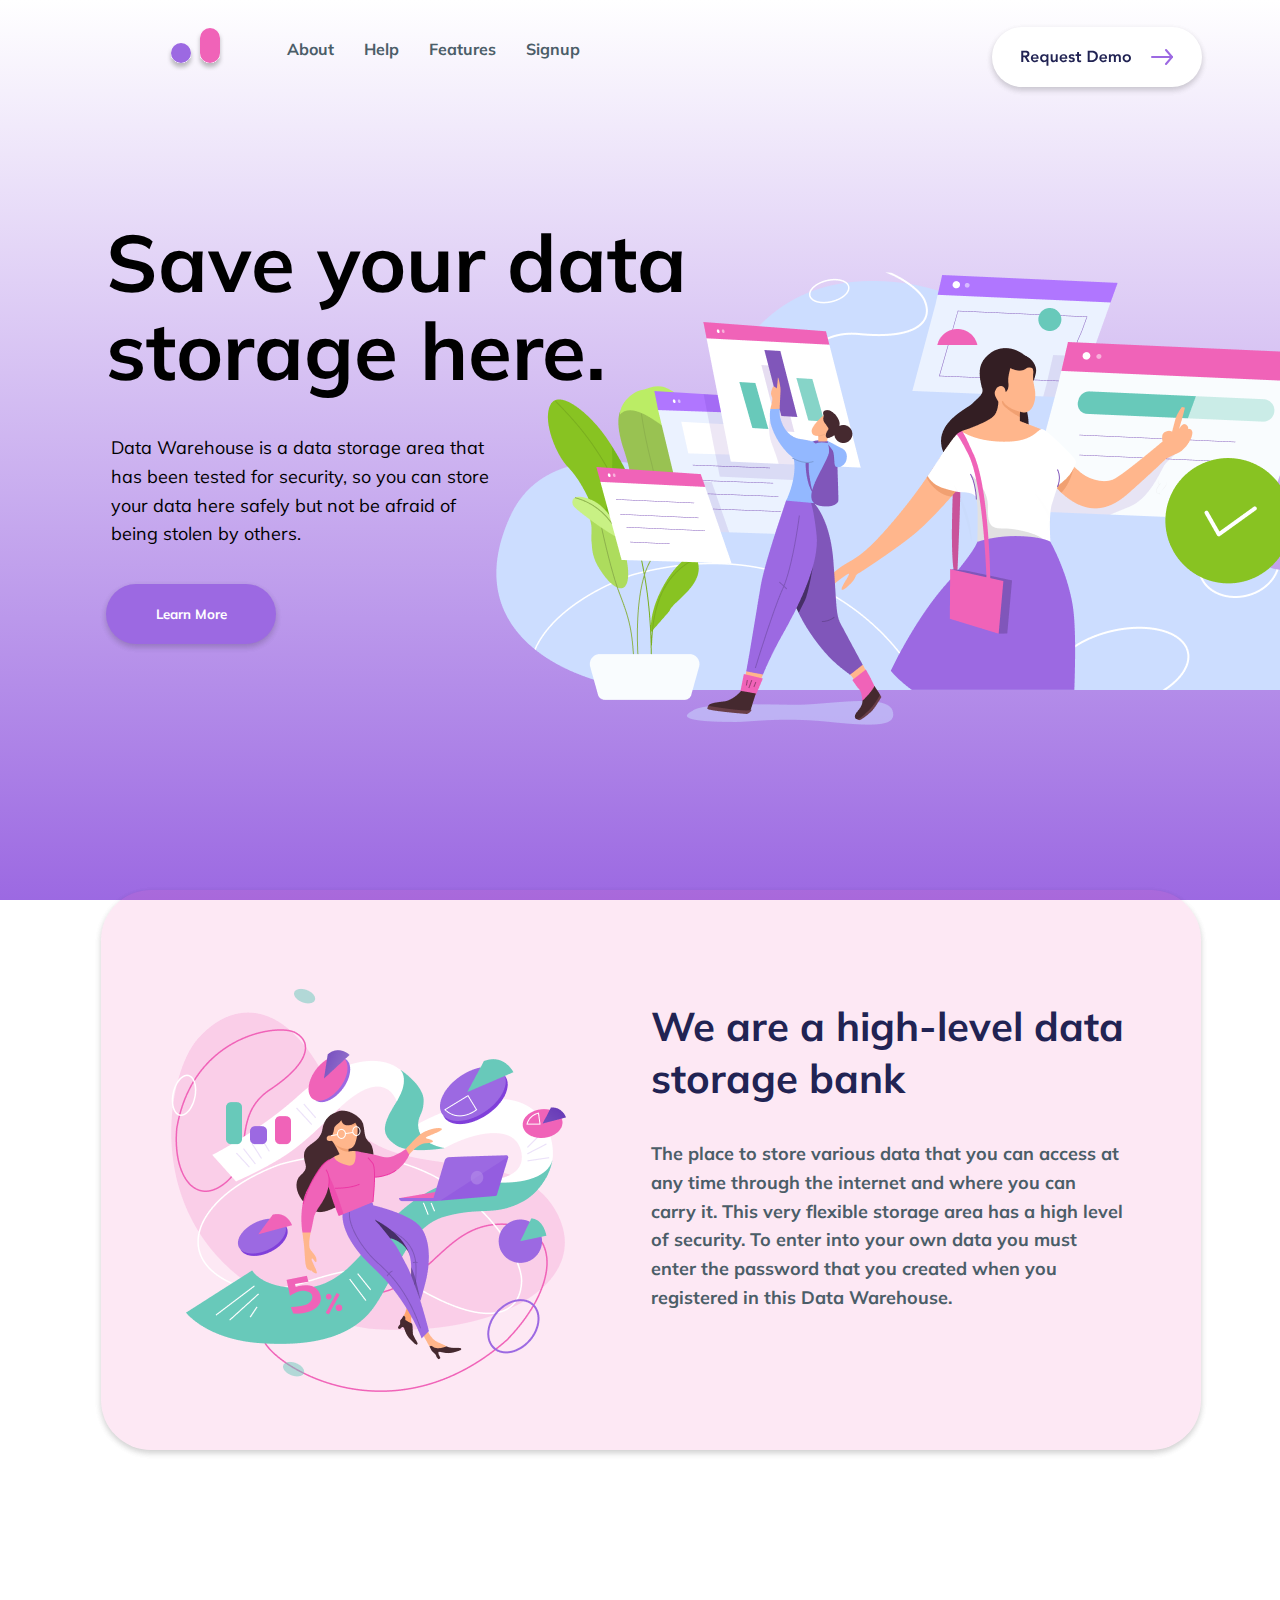
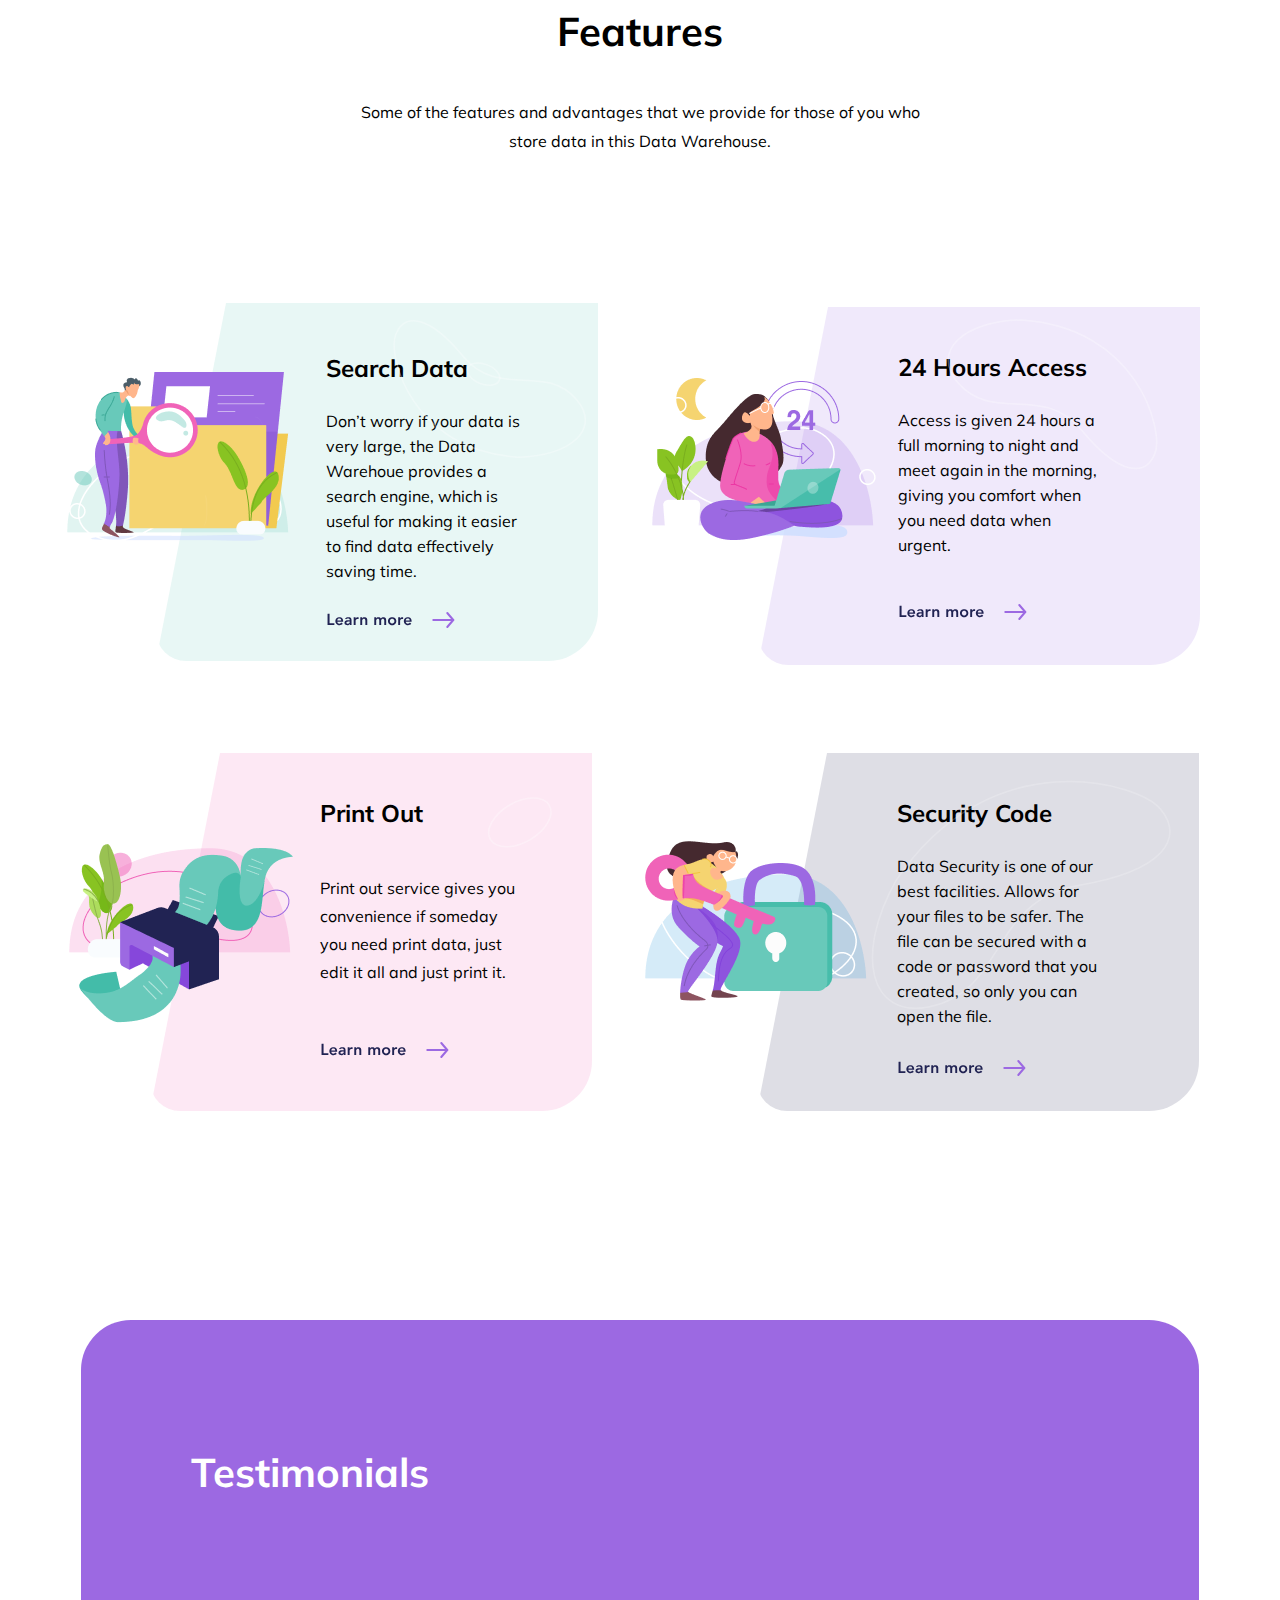
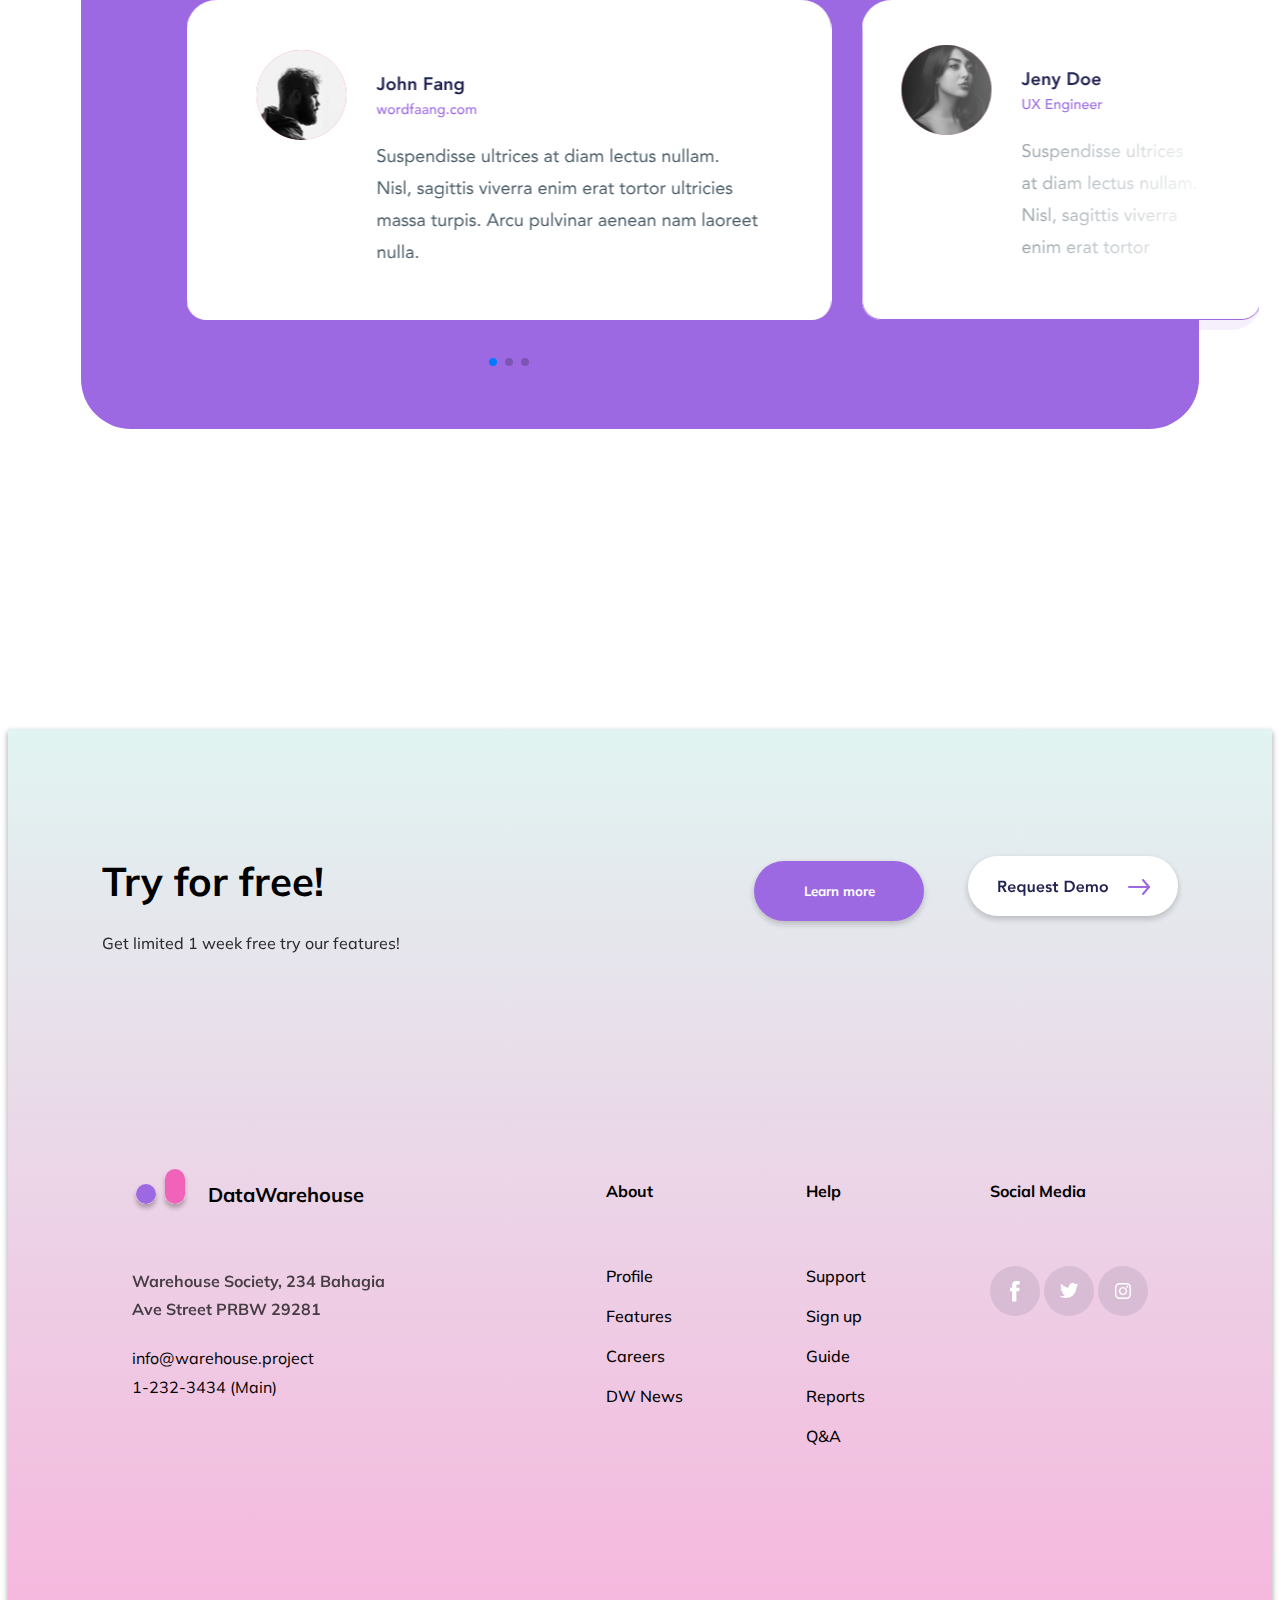
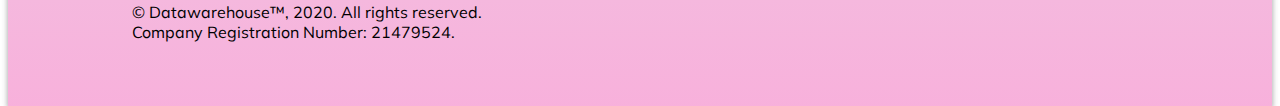
==== commit 68b86d47: "Master 6 | responsive v1" ====
--- a/index.html
+++ b/index.html
@@ -14,15 +14,38 @@
 <body>
     <header class="head">
         <nav class="head__nav"><img class="head__nav__logo" src="./assets/svg/logo.svg">
-            <ul class="head__nav__ul">
-                <li class="head__nav__ul__li"><a href="#">About</a></li>
-                <li class="head__nav__ul__li"><a href="#">Help</a></li>
-                <li class="head__nav__ul__li"><a href="#features">Features</a></li>
-                <li class="head__nav__ul__li"><a href="#">Signup</a></li>
-            </ul>
+            <div class="head__nav__swiper">
+                <div class="swiper2">
+                    <div class="swiper-wrapper">
+                        <div class="swiper-slide menu">
+                            <ul class="head__nav__swiper__ul">
+                                <li class="head__nav__swiper__ul__li"><a href="#about">About</a></li>
+                                <li class="head__nav__swiper__ul__li"><a href="#">Help</a></li>
+                                <li class="head__nav__swiper__ul__li"><a href="#features">Features</a></li>
+                                <li class="head__nav__swiper__ul__li"><a href="#">Signup</a></li>
+                            </ul>
+                        </div>
+                        <div class="swiper-slide content">
+                            <div class="menu-button">
+                                <div class="bar"></div>
+                                <div class="bar"></div>
+                                <div class="bar"></div>
+                            </div>
+                        </div>
+                    </div>
+                </div>
+            </div>
+            <div class="head__nav__desktop">
+                <ul class="head__nav__ul">
+                    <li class="head__nav__ul__li"><a href="#about">About</a></li>
+                    <li class="head__nav__ul__li"><a href="#">Help</a></li>
+                    <li class="head__nav__ul__li"><a href="#features">Features</a></li>
+                    <li class="head__nav__ul__li"><a href="#">Signup</a></li>
+                </ul>
+            </div>
             <button class="head__nav__btn"><img class="head__nav__btn__logo" src="./assets/svg/btn_name.svg"
                     alt="logo"></button>
-            <img class="head__nav__menu" src="./assets/svg/icons8-menu.svg">
+            <!-- <img class="head__nav__menu" src="./assets/svg/icons8-menu.svg"> -->
         </nav>
     </header>
     <section class="section">
@@ -106,20 +129,22 @@
             </div>
         </div>
     </section>
-    <article class="article">
-        <h1 class="article__h1">Testimonials</h1>
-        <div class="article__swiper">
-            <div class="swiper mySwiper">
-                <div class="swiper-wrapper">
-                    <div class="swiper-slide slide1"><img src="./assets/svg/comment1.svg" alt=""></div>
-                    <div class="swiper-slide slide2"><img src="./assets/svg/comment2.svg" alt=""></div>
-                    <div class="swiper-slide slide3"><img src="./assets/svg/comment3.svg" alt=""></div>
-                </div>
-                <div class="swiper-pagination"></div>
-            </div>
-        </div>
-    </article>
-    <footer class="footer">
+    <div class="testimonials">
+        <article class="article">
+            <h1 class="article__h1">Testimonials</h1>
+            <div class="article__swiper">
+                <div class="swiper mySwiper">
+                    <div class="swiper-wrapper">
+                        <div class="swiper-slide slide1"><img src="./assets/svg/comment1.svg" alt=""></div>
+                        <div class="swiper-slide slide2"><img src="./assets/svg/comment2.svg" alt=""></div>
+                        <div class="swiper-slide slide3"><img src="./assets/svg/comment3.svg" alt=""></div>
+                    </div>
+                    <div class="swiper-pagination"></div>
+                </div>
+            </div>
+        </article>
+    </div>
+    <footer class="footer" id="about">
         <nav class="footer__nav">
             <div class="footer__nav__div1">
                 <h1 class="footer__nav__div1__h1">Try for free!</h1>
--- a/assets/scss/style.css
+++ b/assets/scss/style.css
@@ -23,134 +23,6 @@
   background-repeat: no-repeat;
   background-attachment: fixed;
   overflow-x: hidden;
-}
-
-.btn, .footer__nav__div2__demo, .head__nav__btn {
-  width: 210px;
-  height: 60px;
-  cursor: pointer;
-  font-weight: bold;
-  background-color: white;
-  border: none;
-  border-radius: 30px;
-  box-shadow: 0 3px 6px rgba(0, 0, 0, 0.1), 0 3px 6px rgba(0, 0, 0, 0.1);
-  margin-top: 15px;
-}
-.btn:hover, .footer__nav__div2__demo:hover, .head__nav__btn:hover {
-  transition: 0.4s ease;
-  background-color: #F063B8;
-}
-.btn:active, .footer__nav__div2__demo:active, .head__nav__btn:active {
-  transform: scale(0.94);
-}
-
-.logo, .head__nav__logo {
-  cursor: pointer;
-  transition: transform 0.4s ease;
-}
-
-.head {
-  -webkit-tap-highlight-color: transparent;
-}
-@media screen and (max-width: 500px) {
-  .head {
-    position: relative;
-    left: 25px;
-    margin-top: 20px;
-    margin-bottom: 300px;
-  }
-}
-.head__nav {
-  display: flex;
-  justify-content: space-evenly;
-  align-items: center;
-  flex-wrap: wrap;
-}
-.head__nav__menu {
-  display: none;
-}
-@media screen and (max-width: 500px) {
-  .head__nav__menu {
-    display: flex;
-    position: absolute;
-    align-items: center;
-    left: 270px;
-    top: 10px;
-    cursor: pointer;
-    width: 70px;
-    transition: transform 0.4s ease;
-  }
-}
-.head__nav__menu:hover {
-  transform: scale(1.1);
-}
-.head__nav__btn__logo {
-  position: relative;
-  top: 2px;
-}
-@media screen and (max-width: 500px) {
-  .head__nav__btn {
-    position: relative;
-    left: -25px;
-    width: 210px;
-    height: 50px;
-    top: 160px;
-  }
-}
-.head__nav__logo:hover {
-  transform: scale(1.1);
-}
-@media screen and (max-width: 500px) {
-  .head__nav__logo {
-    position: relative;
-    left: -40px;
-    top: -150px;
-  }
-}
-.head__nav__ul {
-  display: flex;
-  position: relative;
-  left: -10%;
-}
-@media screen and (max-width: 500px) {
-  .head__nav__ul {
-    display: flex;
-    flex-direction: column;
-    position: relative;
-    left: -85px;
-    margin-top: -500px;
-  }
-}
-.head__nav__ul .mobile {
-  margin-top: 0px;
-}
-.head__nav__ul__li {
-  padding: 15px;
-  border-radius: 20px;
-  font-weight: bold;
-  font-size: 16px;
-}
-.head__nav__ul__li a {
-  color: #4B5D68;
-}
-@media screen and (max-width: 500px) {
-  .head__nav__ul__li {
-    margin-top: 30px;
-    font-size: 23px;
-  }
-}
-.head__nav__ul__li:hover {
-  font-weight: bold;
-  box-shadow: 0 3px 6px rgba(0, 0, 0, 0.1), 0 3px 6px rgba(0, 0, 0, 0.1);
-  padding: 15px;
-  border-radius: 20px;
-  transition: 0.4s ease;
-}
-.head__nav__ul__li:hover a {
-  color: #212353;
-}
-.head__nav__ul__li:active {
-  transform: scale(0.94);
 }
 
 .btn2, .footer__nav__div2__more, .section__div1__btn {
@@ -196,6 +68,168 @@
   transform: scale(0.94);
 }
 
+.btn, .footer__nav__div2__demo, .head__nav__btn {
+  width: 210px;
+  height: 60px;
+  cursor: pointer;
+  font-weight: bold;
+  background-color: white;
+  border: none;
+  border-radius: 30px;
+  box-shadow: 0 3px 6px rgba(0, 0, 0, 0.1), 0 3px 6px rgba(0, 0, 0, 0.1);
+  margin-top: 15px;
+}
+.btn:hover, .footer__nav__div2__demo:hover, .head__nav__btn:hover {
+  transition: 0.4s ease;
+  background-color: #F063B8;
+}
+.btn:active, .footer__nav__div2__demo:active, .head__nav__btn:active {
+  transform: scale(0.94);
+}
+
+.logo, .head__nav__logo {
+  cursor: pointer;
+  transition: transform 0.4s ease;
+}
+
+.head {
+  -webkit-tap-highlight-color: transparent;
+}
+@media screen and (max-width: 500px) {
+  .head {
+    position: relative;
+    left: 25px;
+    margin-top: 20px;
+    margin-bottom: 300px;
+  }
+}
+.head__nav {
+  display: flex;
+  justify-content: space-evenly;
+  align-items: center;
+  flex-wrap: wrap;
+}
+.head__nav__desktop {
+  position: relative;
+  left: -150px;
+}
+@media screen and (max-width: 500px) {
+  .head__nav__desktop {
+    display: none;
+  }
+}
+.head__nav__swiper {
+  display: none;
+}
+@media screen and (max-width: 500px) {
+  .head__nav__swiper__ul {
+    position: relative;
+    left: -15px;
+    top: 25px;
+  }
+}
+@media screen and (max-width: 500px) {
+  .head__nav__swiper__ul__li {
+    margin-top: 30px;
+    font-size: 23px;
+    padding: 10px;
+    border-radius: 20px;
+    font-weight: 800;
+  }
+  .head__nav__swiper__ul__li a {
+    color: white;
+  }
+}
+.head__nav__swiper__ul__li:hover {
+  font-weight: 800;
+  box-shadow: 0 3px 6px rgba(0, 0, 0, 0.1), 0 3px 6px rgba(0, 0, 0, 0.1);
+  padding: 10px;
+  border-radius: 20px;
+  transition: 0.4s ease;
+}
+.head__nav__swiper__ul__li:hover a {
+  color: #212353;
+}
+.head__nav__swiper__ul__li:active {
+  transform: scale(0.94);
+  font-weight: 800;
+}
+@media screen and (max-width: 500px) {
+  .head__nav__swiper {
+    display: flex;
+    position: relative;
+    top: 10px;
+    left: -120px;
+    height: 100%;
+  }
+}
+.head__nav__btn {
+  position: relative;
+  left: 7%;
+}
+.head__nav__btn__logo {
+  position: relative;
+  top: 2px;
+}
+@media screen and (max-width: 500px) {
+  .head__nav__btn {
+    position: relative;
+    left: -120px;
+    width: 210px;
+    height: 50px;
+    top: 200px;
+  }
+}
+.head__nav__logo:hover {
+  transform: scale(1.1);
+}
+@media screen and (max-width: 500px) {
+  .head__nav__logo {
+    position: relative;
+    left: 250px;
+    top: 25px;
+  }
+}
+.head__nav__ul {
+  display: flex;
+}
+@media screen and (max-width: 500px) {
+  .head__nav__ul {
+    display: flex;
+    flex-direction: column;
+    position: relative;
+    left: -85px;
+  }
+}
+.head__nav__ul__li {
+  padding: 15px;
+  border-radius: 20px;
+  font-weight: bold;
+  font-size: 16px;
+}
+.head__nav__ul__li a {
+  color: #4B5D68;
+}
+@media screen and (max-width: 500px) {
+  .head__nav__ul__li {
+    margin-top: 30px;
+    font-size: 23px;
+  }
+}
+.head__nav__ul__li:hover {
+  font-weight: bold;
+  box-shadow: 0 3px 6px rgba(0, 0, 0, 0.1), 0 3px 6px rgba(0, 0, 0, 0.1);
+  padding: 15px;
+  border-radius: 20px;
+  transition: 0.4s ease;
+}
+.head__nav__ul__li:hover a {
+  color: #212353;
+}
+.head__nav__ul__li:active {
+  transform: scale(0.94);
+}
+
 .section {
   -webkit-tap-highlight-color: transparent;
   display: flex;
@@ -223,7 +257,7 @@
 @media screen and (max-width: 500px) {
   .section__div1 {
     position: relative;
-    left: 400px;
+    left: 840px;
   }
 }
 .section__div1__h1 {
@@ -316,7 +350,7 @@
   .section__div2 {
     margin-top: 200px;
     position: relative;
-    left: -227px;
+    left: 215px;
     top: 1050px;
     height: 1000px;
   }
@@ -456,7 +490,7 @@
   .section__div3__boxes__box1 {
     position: relative;
     transform: translateY(-100px);
-    left: 440px;
+    left: 380px;
   }
 }
 .section__div3__boxes__box1__img {
@@ -484,6 +518,212 @@
 }
 @media screen and (max-width: 500px) {
   .section__div3__boxes__box1__child {
+    position: relative;
+    width: 322px;
+    left: -50px;
+    top: -190px;
+    border-left: 40px solid transparent;
+    border-right: 0px solid transparent;
+  }
+}
+.section__div3__boxes__box1__child__grandchild1 {
+  font-size: 24px;
+  position: relative;
+  top: 50px;
+  left: 100px;
+}
+@media screen and (max-width: 500px) {
+  .section__div3__boxes__box1__child__grandchild1 {
+    position: relative;
+    left: 70px;
+    top: 40px;
+  }
+}
+.section__div3__boxes__box1__child__grandchild2 {
+  position: relative;
+  top: 60px;
+  left: 100px;
+  width: 200px;
+  line-height: 25px;
+}
+@media screen and (max-width: 500px) {
+  .section__div3__boxes__box1__child__grandchild2 {
+    position: relative;
+    left: 70px;
+    top: 40px;
+    width: 180px;
+  }
+}
+.section__div3__boxes__box1__child__grandchild3 {
+  position: relative;
+  top: -40px;
+  left: 90px;
+}
+@media screen and (max-width: 500px) {
+  .section__div3__boxes__box1__child__grandchild3 {
+    position: relative;
+    top: -40px;
+    left: 60px;
+  }
+}
+.section__div3__boxes__box1__child__grandchild4 {
+  position: relative;
+  top: -220px;
+  left: 14px;
+  opacity: 0.3;
+}
+@media screen and (max-width: 500px) {
+  .section__div3__boxes__box1__child__grandchild4 {
+    position: relative;
+    top: -220px;
+    left: -60px;
+  }
+}
+.section__div3__boxes__box1__child__grandchild5 {
+  position: relative;
+  top: -320px;
+  left: 240px;
+  opacity: 0.3;
+}
+@media screen and (max-width: 500px) {
+  .section__div3__boxes__box1__child__grandchild5 {
+    position: relative;
+    left: 170px;
+    top: -320px;
+  }
+}
+@media screen and (max-width: 500px) {
+  .section__div3__boxes__box2 {
+    position: relative;
+    transform: translateY(300px);
+    left: -110px;
+  }
+}
+.section__div3__boxes__box2__img {
+  position: relative;
+  left: -230px;
+  top: -10px;
+  z-index: 2;
+  transition: transform 0.4s ease;
+}
+.section__div3__boxes__box2__img:hover {
+  transform: scale(1.1);
+}
+@media screen and (max-width: 500px) {
+  .section__div3__boxes__box2__img {
+    position: relative;
+    left: -300px;
+    width: 120px;
+    top: 40px;
+  }
+}
+.section__div3__boxes__box2__child {
+  border-bottom: 358px solid rgba(156, 105, 226, 0.15);
+  position: relative;
+  left: -110px;
+  top: -270px;
+}
+@media screen and (max-width: 500px) {
+  .section__div3__boxes__box2__child {
+    position: relative;
+    width: 322px;
+    left: -300px;
+    top: -190px;
+    border-left: 40px solid transparent;
+    border-right: 0px solid transparent;
+  }
+}
+.section__div3__boxes__box2__child__grandchild1 {
+  font-size: 24px;
+  position: relative;
+  top: 45px;
+  left: 70px;
+}
+@media screen and (max-width: 500px) {
+  .section__div3__boxes__box2__child__grandchild1 {
+    position: relative;
+    left: 70px;
+    top: 40px;
+  }
+}
+.section__div3__boxes__box2__child__grandchild2 {
+  position: relative;
+  top: 55px;
+  left: 70px;
+  width: 200px;
+  line-height: 25px;
+}
+@media screen and (max-width: 500px) {
+  .section__div3__boxes__box2__child__grandchild2 {
+    position: relative;
+    left: 70px;
+    top: 50px;
+    width: 180px;
+  }
+}
+.section__div3__boxes__box2__child__grandchild3 {
+  position: relative;
+  top: -40px;
+  left: 60px;
+}
+@media screen and (max-width: 500px) {
+  .section__div3__boxes__box2__child__grandchild3 {
+    position: relative;
+    top: -30px;
+    left: 60px;
+  }
+}
+.section__div3__boxes__box2__child__grandchild4 {
+  position: relative;
+  top: -200px;
+  left: -34px;
+  opacity: 0.3;
+}
+@media screen and (max-width: 500px) {
+  .section__div3__boxes__box2__child__grandchild4 {
+    position: relative;
+    top: -170px;
+    left: -80px;
+  }
+}
+.section__div3__boxes__box3 {
+  position: relative;
+  transform: translateY(450px);
+  left: -1050px;
+}
+@media screen and (max-width: 500px) {
+  .section__div3__boxes__box3 {
+    position: relative;
+    left: -810px;
+    transform: translateY(690px);
+  }
+}
+.section__div3__boxes__box3__img {
+  position: relative;
+  left: -210px;
+  top: 20px;
+  z-index: 2;
+  transition: transform 0.4s ease;
+}
+.section__div3__boxes__box3__img:hover {
+  transform: scale(1.1);
+}
+@media screen and (max-width: 500px) {
+  .section__div3__boxes__box3__img {
+    position: relative;
+    left: -45px;
+    width: 120px;
+    top: 40px;
+  }
+}
+.section__div3__boxes__box3__child {
+  border-bottom: 358px solid rgba(240, 99, 184, 0.15);
+  position: relative;
+  left: -110px;
+  top: -270px;
+}
+@media screen and (max-width: 500px) {
+  .section__div3__boxes__box3__child {
     position: relative;
     width: 322px;
     left: -40px;
@@ -492,105 +732,97 @@
     border-right: 0px solid transparent;
   }
 }
-.section__div3__boxes__box1__child__grandchild1 {
+.section__div3__boxes__box3__child__grandchild1 {
   font-size: 24px;
   position: relative;
-  top: 50px;
+  top: 45px;
   left: 100px;
 }
 @media screen and (max-width: 500px) {
-  .section__div3__boxes__box1__child__grandchild1 {
+  .section__div3__boxes__box3__child__grandchild1 {
     position: relative;
     left: 70px;
     top: 40px;
   }
 }
-.section__div3__boxes__box1__child__grandchild2 {
-  position: relative;
-  top: 60px;
+.section__div3__boxes__box3__child__grandchild2 {
+  position: relative;
+  top: 75px;
   left: 100px;
   width: 200px;
-  line-height: 25px;
-}
-@media screen and (max-width: 500px) {
-  .section__div3__boxes__box1__child__grandchild2 {
+  line-height: 28px;
+}
+@media screen and (max-width: 500px) {
+  .section__div3__boxes__box3__child__grandchild2 {
     position: relative;
     left: 70px;
     top: 40px;
     width: 180px;
   }
 }
-.section__div3__boxes__box1__child__grandchild3 {
-  position: relative;
-  top: -40px;
+.section__div3__boxes__box3__child__grandchild3 {
+  position: relative;
+  top: 90px;
   left: 90px;
 }
 @media screen and (max-width: 500px) {
-  .section__div3__boxes__box1__child__grandchild3 {
-    position: relative;
-    top: -40px;
+  .section__div3__boxes__box3__child__grandchild3 {
+    position: relative;
+    top: 50px;
     left: 60px;
   }
 }
-.section__div3__boxes__box1__child__grandchild4 {
-  position: relative;
-  top: -220px;
-  left: 14px;
+.section__div3__boxes__box3__child__grandchild4 {
+  position: relative;
+  top: -130px;
+  left: 114px;
   opacity: 0.3;
 }
 @media screen and (max-width: 500px) {
-  .section__div3__boxes__box1__child__grandchild4 {
-    position: relative;
-    top: -260px;
+  .section__div3__boxes__box3__child__grandchild4 {
+    position: relative;
+    top: -180px;
     left: 50px;
   }
 }
-.section__div3__boxes__box1__child__grandchild5 {
-  position: relative;
-  top: -320px;
-  left: 240px;
-  opacity: 0.3;
-}
-@media screen and (max-width: 500px) {
-  .section__div3__boxes__box1__child__grandchild5 {
-    position: relative;
-    left: -70px;
-    top: -330px;
-  }
-}
-@media screen and (max-width: 500px) {
-  .section__div3__boxes__box2 {
+.section__div3__boxes__box4 {
+  position: relative;
+  left: -885px;
+  transform: translateY(430px);
+}
+@media screen and (max-width: 500px) {
+  .section__div3__boxes__box4 {
     position: relative;
     transform: translateY(300px);
     left: -110px;
   }
 }
-.section__div3__boxes__box2__img {
+.section__div3__boxes__box4__img {
   position: relative;
   left: -230px;
-  top: -10px;
+  top: 30px;
   z-index: 2;
   transition: transform 0.4s ease;
 }
-.section__div3__boxes__box2__img:hover {
+.section__div3__boxes__box4__img:hover {
   transform: scale(1.1);
 }
 @media screen and (max-width: 500px) {
-  .section__div3__boxes__box2__img {
+  .section__div3__boxes__box4__img {
     position: relative;
     left: -300px;
     width: 120px;
     top: 40px;
   }
 }
-.section__div3__boxes__box2__child {
-  border-bottom: 358px solid rgba(156, 105, 226, 0.15);
+.section__div3__boxes__box4__child {
+  border-bottom: 358px solid rgba(33, 35, 83, 0.15);
   position: relative;
   left: -110px;
   top: -270px;
 }
 @media screen and (max-width: 500px) {
-  .section__div3__boxes__box2__child {
+  .section__div3__boxes__box4__child {
     position: relative;
     width: 322px;
     left: -40px;
@@ -599,20 +831,20 @@
     border-right: 0px solid transparent;
   }
 }
-.section__div3__boxes__box2__child__grandchild1 {
+.section__div3__boxes__box4__child__grandchild1 {
   font-size: 24px;
   position: relative;
   top: 45px;
   left: 70px;
 }
 @media screen and (max-width: 500px) {
-  .section__div3__boxes__box2__child__grandchild1 {
+  .section__div3__boxes__box4__child__grandchild1 {
     position: relative;
     left: 90px;
     top: 40px;
   }
 }
-.section__div3__boxes__box2__child__grandchild2 {
+.section__div3__boxes__box4__child__grandchild2 {
   position: relative;
   top: 55px;
   left: 70px;
@@ -620,211 +852,13 @@
   line-height: 25px;
 }
 @media screen and (max-width: 500px) {
-  .section__div3__boxes__box2__child__grandchild2 {
+  .section__div3__boxes__box4__child__grandchild2 {
     position: relative;
     left: 90px;
     top: 40px;
     width: 180px;
   }
 }
-.section__div3__boxes__box2__child__grandchild3 {
-  position: relative;
-  top: -40px;
-  left: 60px;
-}
-@media screen and (max-width: 500px) {
-  .section__div3__boxes__box2__child__grandchild3 {
-    position: relative;
-    top: 50px;
-    left: 80px;
-  }
-}
-.section__div3__boxes__box2__child__grandchild4 {
-  position: relative;
-  top: -200px;
-  left: -34px;
-  opacity: 0.3;
-}
-@media screen and (max-width: 500px) {
-  .section__div3__boxes__box2__child__grandchild4 {
-    position: relative;
-    top: -260px;
-    left: 50px;
-  }
-}
-.section__div3__boxes__box3 {
-  position: relative;
-  transform: translateY(450px);
-  left: -1050px;
-}
-@media screen and (max-width: 500px) {
-  .section__div3__boxes__box3 {
-    position: relative;
-    transform: translateY(300px);
-    left: -110px;
-  }
-}
-.section__div3__boxes__box3__img {
-  position: relative;
-  left: -210px;
-  top: 20px;
-  z-index: 2;
-  transition: transform 0.4s ease;
-}
-.section__div3__boxes__box3__img:hover {
-  transform: scale(1.1);
-}
-@media screen and (max-width: 500px) {
-  .section__div3__boxes__box3__img {
-    position: relative;
-    left: -300px;
-    width: 120px;
-    top: 40px;
-  }
-}
-.section__div3__boxes__box3__child {
-  border-bottom: 358px solid rgba(240, 99, 184, 0.15);
-  position: relative;
-  left: -110px;
-  top: -270px;
-}
-@media screen and (max-width: 500px) {
-  .section__div3__boxes__box3__child {
-    position: relative;
-    width: 322px;
-    left: -40px;
-    top: -190px;
-    border-left: 40px solid transparent;
-    border-right: 0px solid transparent;
-  }
-}
-.section__div3__boxes__box3__child__grandchild1 {
-  font-size: 24px;
-  position: relative;
-  top: 45px;
-  left: 100px;
-}
-@media screen and (max-width: 500px) {
-  .section__div3__boxes__box3__child__grandchild1 {
-    position: relative;
-    left: 90px;
-    top: 40px;
-  }
-}
-.section__div3__boxes__box3__child__grandchild2 {
-  position: relative;
-  top: 75px;
-  left: 100px;
-  width: 200px;
-  line-height: 28px;
-}
-@media screen and (max-width: 500px) {
-  .section__div3__boxes__box3__child__grandchild2 {
-    position: relative;
-    left: 90px;
-    top: 40px;
-    width: 180px;
-  }
-}
-.section__div3__boxes__box3__child__grandchild3 {
-  position: relative;
-  top: 90px;
-  left: 90px;
-}
-@media screen and (max-width: 500px) {
-  .section__div3__boxes__box3__child__grandchild3 {
-    position: relative;
-    top: 50px;
-    left: 80px;
-  }
-}
-.section__div3__boxes__box3__child__grandchild4 {
-  position: relative;
-  top: -130px;
-  left: 114px;
-  opacity: 0.3;
-}
-@media screen and (max-width: 500px) {
-  .section__div3__boxes__box3__child__grandchild4 {
-    position: relative;
-    top: -260px;
-    left: 50px;
-  }
-}
-.section__div3__boxes__box4 {
-  position: relative;
-  left: -885px;
-  transform: translateY(430px);
-}
-@media screen and (max-width: 500px) {
-  .section__div3__boxes__box4 {
-    position: relative;
-    transform: translateY(300px);
-    left: -110px;
-  }
-}
-.section__div3__boxes__box4__img {
-  position: relative;
-  left: -230px;
-  top: 30px;
-  z-index: 2;
-  transition: transform 0.4s ease;
-}
-.section__div3__boxes__box4__img:hover {
-  transform: scale(1.1);
-}
-@media screen and (max-width: 500px) {
-  .section__div3__boxes__box4__img {
-    position: relative;
-    left: -300px;
-    width: 120px;
-    top: 40px;
-  }
-}
-.section__div3__boxes__box4__child {
-  border-bottom: 358px solid rgba(33, 35, 83, 0.15);
-  position: relative;
-  left: -110px;
-  top: -270px;
-}
-@media screen and (max-width: 500px) {
-  .section__div3__boxes__box4__child {
-    position: relative;
-    width: 322px;
-    left: -40px;
-    top: -190px;
-    border-left: 40px solid transparent;
-    border-right: 0px solid transparent;
-  }
-}
-.section__div3__boxes__box4__child__grandchild1 {
-  font-size: 24px;
-  position: relative;
-  top: 45px;
-  left: 70px;
-}
-@media screen and (max-width: 500px) {
-  .section__div3__boxes__box4__child__grandchild1 {
-    position: relative;
-    left: 90px;
-    top: 40px;
-  }
-}
-.section__div3__boxes__box4__child__grandchild2 {
-  position: relative;
-  top: 55px;
-  left: 70px;
-  width: 200px;
-  line-height: 25px;
-}
-@media screen and (max-width: 500px) {
-  .section__div3__boxes__box4__child__grandchild2 {
-    position: relative;
-    left: 90px;
-    top: 40px;
-    width: 180px;
-  }
-}
 .section__div3__boxes__box4__child__grandchild3 {
   position: relative;
   top: 60px;
@@ -851,106 +885,26 @@
   }
 }
 
-.footer {
-  position: relative;
-  top: 3000px;
-  box-shadow: 0 3px 6px rgba(0, 0, 0, 0.1), 0 3px 6px rgba(0, 0, 0, 0.3);
-  background: linear-gradient(rgba(104, 201, 186, 0.2), rgba(240, 99, 184, 0.5));
-}
-.footer__img {
-  position: relative;
-  left: 1350px;
-  top: -50px;
-}
-.footer__section {
+.testimonials {
   display: flex;
-  justify-content: space-evenly;
-}
-.footer__section__div1__child__grandchild1 {
-  cursor: pointer;
-  transition: transform 0.4s ease;
-}
-.footer__section__div1__child__grandchild1:hover {
-  transform: scale(1.1);
-}
-.footer__section__div1__child__grandchild2 {
-  display: inline;
-  font-weight: bold;
-  font-size: 20px;
-  position: relative;
-  top: -10px;
-  left: 15px;
-}
-.footer__section__div1__child2 {
-  margin-top: 50px;
-}
-.footer__section__div1__child2__p {
-  line-height: 28.8px;
-  width: 260px;
-  font-weight: bold;
-  opacity: 0.7;
-  margin-bottom: 20px;
-}
-.footer__section__div1__child2__p2 {
-  line-height: 28.8px;
-  width: 180px;
-  margin-bottom: 200px;
-}
-.footer__section__div1__child2__p3 {
-  width: 350px;
-}
-.footer__section__div2__child__grandchild1 {
-  margin-top: 65px;
-}
-.footer__section__div3__child__grandchild1 {
-  margin-top: 65px;
-}
-.footer__section__div4__child__gc {
-  font-weight: bold;
-  margin-bottom: 65px;
-}
-.footer__nav {
-  padding-top: 100px;
-  display: flex;
-  flex-direction: row;
-  justify-content: space-evenly;
-  margin-bottom: 200px;
-}
-.footer__nav__div1 {
-  margin-right: 260px;
-}
-.footer__nav__div1__h1 {
-  font-size: 40px;
-}
-.footer__nav__div1__p {
-  font-weight: 500;
-  opacity: 0.8;
-}
-.footer__nav__div2__more {
-  position: relative;
-  top: 10px;
-}
-.footer__nav__div2__demo {
-  margin-left: 40px;
-  position: relative;
-  top: 12px;
-}
-.footer__nav__div2__demo__logo {
-  position: relative;
-  top: 2px;
+  justify-content: center;
+  text-align: center;
+}
+@media screen and (max-width: 500px) {
+  .testimonials {
+    margin-top: 700px;
+  }
 }
 
 .article {
   display: flex;
   justify-content: center;
-  position: relative;
-  left: 200px;
-  height: 100%;
+  text-align: center;
+  position: relative;
   border-radius: 50px;
   background: rgb(156, 105, 226);
   width: 1118px;
   height: 709px;
-  position: relative;
   top: 2700px;
 }
 .article__h1 {
@@ -976,9 +930,11 @@
   border-radius: 50px;
   text-align: center;
   font-size: 18px;
+  width: 60%;
 }
 
 .swiper-slide img {
+  margin-top: 20px;
   cursor: pointer;
   border-radius: 30px;
   display: block;
@@ -986,10 +942,10 @@
   height: 100%;
   -o-object-fit: cover;
      object-fit: cover;
-}
-
-.swiper-slide {
-  width: 60%;
+  transition: transform 0.4s ease;
+}
+.swiper-slide img:hover {
+  transform: scale(1.1);
 }
 
 .slide, .slide3, .slide2, .slide1 {
@@ -999,4 +955,183 @@
 
 .slide1 {
   width: 645px;
+}
+
+@media screen and (max-width: 500px) {
+  .swiper2 {
+    position: fixed;
+    width: 300px;
+    height: 10px;
+    margin-top: -20px;
+    transform: translateX(-60px);
+    z-index: 3;
+  }
+}
+
+.menu {
+  width: 200px;
+  position: relative;
+  left: 20px;
+  height: 400px;
+  background-color: #9C69E2;
+  color: #fff;
+}
+
+.content {
+  width: 100%;
+}
+
+.menu-button {
+  position: absolute;
+  top: 0px;
+  border-radius: 10px;
+  left: 50px;
+  padding: 15px;
+  cursor: pointer;
+  transition: 0.3s;
+  background-color: #F063B8;
+}
+
+.menu-button .bar:nth-of-type(1) {
+  margin-top: 0px;
+}
+
+.menu-button .bar:nth-of-type(3) {
+  margin-bottom: 0px;
+}
+
+.bar {
+  position: relative;
+  display: block;
+  width: 50px;
+  height: 5px;
+  margin: 10px auto;
+  background-color: #fff;
+  border-radius: 10px;
+  transition: 0.3s;
+}
+
+.menu-button:hover .bar:nth-of-type(1) {
+  transform: translateY(1.5px) rotate(-4.5deg);
+}
+
+.menu-button:hover .bar:nth-of-type(2) {
+  opacity: 0.9;
+}
+
+.menu-button:hover .bar:nth-of-type(3) {
+  transform: translateY(-1.5px) rotate(4.5deg);
+}
+
+.cross .bar:nth-of-type(1) {
+  transform: translateY(15px) rotate(-45deg);
+}
+
+.cross .bar:nth-of-type(2) {
+  opacity: 0;
+}
+
+.cross .bar:nth-of-type(3) {
+  transform: translateY(-15px) rotate(45deg);
+}
+
+.cross:hover .bar:nth-of-type(1) {
+  transform: translateY(13.5px) rotate(-40.5deg);
+}
+
+.cross:hover .bar:nth-of-type(2) {
+  opacity: 0.1;
+}
+
+.cross:hover .bar:nth-of-type(3) {
+  transform: translateY(-13.5px) rotate(40.5deg);
+}
+
+.footer {
+  position: relative;
+  top: 3000px;
+  box-shadow: 0 3px 6px rgba(0, 0, 0, 0.1), 0 3px 6px rgba(0, 0, 0, 0.3);
+  background: linear-gradient(rgba(104, 201, 186, 0.2), rgba(240, 99, 184, 0.5));
+}
+.footer__img {
+  position: relative;
+  left: 1350px;
+  top: -50px;
+}
+.footer__section {
+  display: flex;
+  justify-content: space-evenly;
+}
+.footer__section__div1__child__grandchild1 {
+  cursor: pointer;
+  transition: transform 0.4s ease;
+}
+.footer__section__div1__child__grandchild1:hover {
+  transform: scale(1.1);
+}
+.footer__section__div1__child__grandchild2 {
+  display: inline;
+  font-weight: bold;
+  font-size: 20px;
+  position: relative;
+  top: -10px;
+  left: 15px;
+}
+.footer__section__div1__child2 {
+  margin-top: 50px;
+}
+.footer__section__div1__child2__p {
+  line-height: 28.8px;
+  width: 260px;
+  font-weight: bold;
+  opacity: 0.7;
+  margin-bottom: 20px;
+}
+.footer__section__div1__child2__p2 {
+  line-height: 28.8px;
+  width: 180px;
+  margin-bottom: 200px;
+}
+.footer__section__div1__child2__p3 {
+  width: 350px;
+}
+.footer__section__div2__child__grandchild1 {
+  margin-top: 65px;
+}
+.footer__section__div3__child__grandchild1 {
+  margin-top: 65px;
+}
+.footer__section__div4__child__gc {
+  font-weight: bold;
+  margin-bottom: 65px;
+}
+.footer__nav {
+  padding-top: 100px;
+  display: flex;
+  flex-direction: row;
+  justify-content: space-evenly;
+  margin-bottom: 200px;
+}
+.footer__nav__div1 {
+  margin-right: 260px;
+}
+.footer__nav__div1__h1 {
+  font-size: 40px;
+}
+.footer__nav__div1__p {
+  font-weight: 500;
+  opacity: 0.8;
+}
+.footer__nav__div2__more {
+  position: relative;
+  top: 10px;
+}
+.footer__nav__div2__demo {
+  margin-left: 40px;
+  position: relative;
+  top: 12px;
+}
+.footer__nav__div2__demo__logo {
+  position: relative;
+  top: 2px;
 }/*# sourceMappingURL=style.css.map */